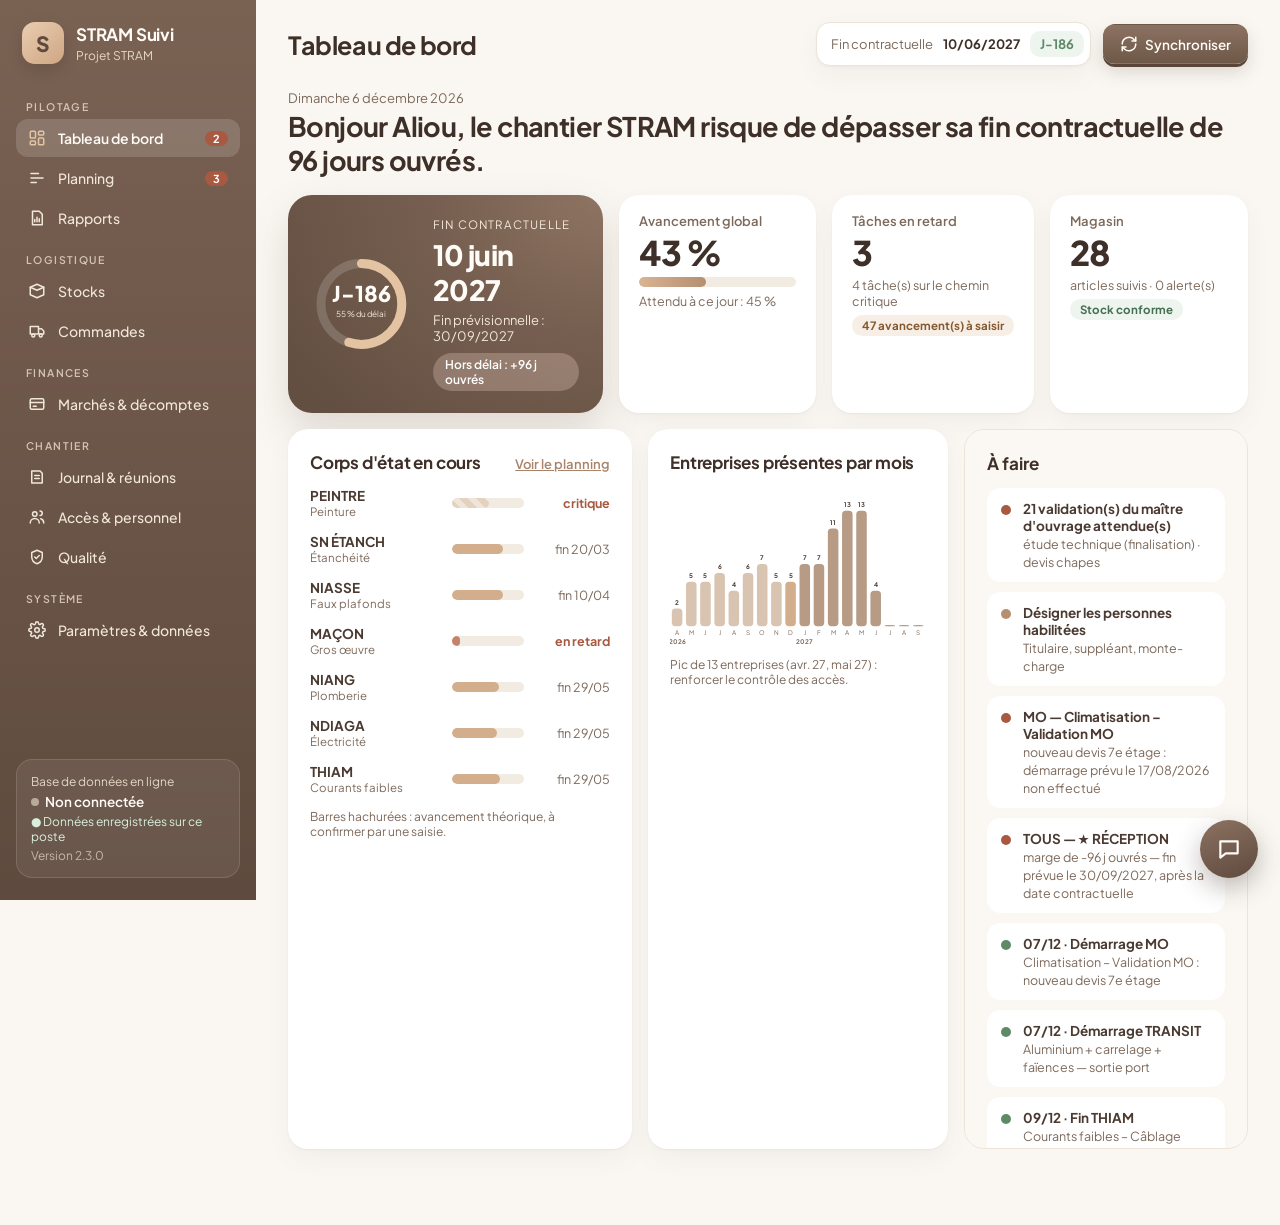
==== stram/index.html @ b6098908 "STRAM Suivi 2.3 — version mobile (dossier stram) Co-Authored-By: Claude Opus 5.5 <noreply@anthropic." ====
<!doctype html>
<html lang="fr">
<head>
<meta charset="utf-8">
<meta name="viewport" content="width=device-width, initial-scale=1, viewport-fit=cover">
<meta name="theme-color" content="#6E5848">
<meta http-equiv="Content-Security-Policy" content="default-src 'self'; script-src 'self'; style-src 'self' 'unsafe-inline'; img-src 'self' data: blob:; connect-src 'self' https://raqlhspskrzveduntove.supabase.co">
<title>STRAM Suivi — Plateforme de suivi du projet</title>
<link rel="manifest" href="manifest.webmanifest">
<link rel="icon" href="icons/icon-192.png">
<link rel="apple-touch-icon" href="icons/icon-192.png">
<link rel="stylesheet" href="css/app.css">
</head>
<body>
<div id="app">
  <aside id="side">
    <div class="brand">
      <div class="logo-mark">S</div>
      <div><b>STRAM Suivi</b><small id="brandSub">Pilotage de chantier</small></div>
    </div>
    <nav id="nav"></nav>
    <div class="side-foot">
      <span>Base de données en ligne</span>
      <b id="lastSync" class="cloud-st off">Non connectée</b>
      <div id="saveState">● Données enregistrées sur ce poste</div>
      <div class="ver">Version <span id="ver">2.3.0</span></div>
    </div>
  </aside>
  <div id="main">
    <header id="top">
      <button class="icon-btn" id="menuBtn" title="Menu">☰</button>
      <div class="crumb"><h1 id="pageTitle">Tableau de bord</h1><span id="pageSub"></span></div>
      <div class="top-right">
        <div class="countdown" id="countdown"></div>
        <button class="btn primary" id="btnSync" title="Synchroniser avec le mobile ou le PC">Synchroniser</button>
      </div>
    </header>
    <section id="view"></section>
  </div>
</div>
<nav id="bottomNav"></nav>
<script src="vendor/xlsx.full.min.js"></script>
<script src="vendor/qrcode.js"></script>
<script src="vendor/jsQR.js"></script>
<script src="js/util.js"></script>
<script src="js/seed.js"></script>
<script src="js/store.js"></script>
<script src="js/nomenclature.js"></script>
<script src="js/planning.js"></script>
<script src="js/import.js"></script>
<script src="js/planning_v5.js"></script>
<script src="js/ui.js"></script>
<script src="js/sync.js"></script>
<script src="js/uix.js"></script>
<script src="js/app.js"></script>
<script src="js/modules/dashboard.js"></script>
<script src="js/modules/planning.js"></script>
<script src="js/modules/stock.js"></script>
<script src="js/modules/commandes.js"></script>
<script src="js/modules/finances.js"></script>
<script src="js/modules/chantier.js"></script>
<script src="js/modules/acces.js"></script>
<script src="js/modules/rapports.js"></script>
<script src="js/modules/qualite.js"></script>
<script src="js/modules/parametres.js"></script>
<script src="js/assistant.js"></script>
<script src="js/auth.js"></script>
<script src="js/boot.js"></script>
</body>
</html>
---- stram/css/app.css ----
/* STRAM Suivi — thème « Latte » : crème, moka clair, caramel poudré */
@font-face{font-family:'Jakarta';src:url('../fonts/jakarta-400.woff2') format('woff2');font-weight:400;font-display:swap}
@font-face{font-family:'Jakarta';src:url('../fonts/jakarta-500.woff2') format('woff2');font-weight:500;font-display:swap}
@font-face{font-family:'Jakarta';src:url('../fonts/jakarta-600.woff2') format('woff2');font-weight:600;font-display:swap}
@font-face{font-family:'Jakarta';src:url('../fonts/jakarta-700.woff2') format('woff2');font-weight:700;font-display:swap}
@font-face{font-family:'Jakarta';src:url('../fonts/jakarta-800.woff2') format('woff2');font-weight:800;font-display:swap}
:root{
  --moka:#6E5848; --moka2:#5E4A3E; --moka3:#7A6253; --caramel:#D3AE8C; --caramel2:#B48F70; --cuivre:#A9846A; --sable:#E3C3A2;
  --bg:#FAF7F2; --card:#fff; --cream:#FBF8F3; --ink:#4A3A31; --ink2:#3E3029; --muted:#7D695B; --muted2:#85705F;
  --line:#EDE3D8; --line2:#E2D6C8; --track:#F2EBE2;
  --green:#5E8A68; --green-bg:#EEF5EF; --red:#A9593F; --red-bg:#F8ECE6; --amber:#9C6B3C; --amber-bg:#F7EEE5; --blue:#5D7290; --blue-bg:#EDF1F6; --violet:#7B6A93; --violet-bg:#F1EEF5;
  --r:20px; --rs:12px; --sh:0 1px 2px rgba(94,74,62,.05),0 10px 24px rgba(94,74,62,.06); --gl:520px;
  font-family:'Jakarta','Plus Jakarta Sans','Segoe UI',system-ui,sans-serif;
}
*{box-sizing:border-box}
html,body{margin:0;height:100%;background:var(--bg);color:var(--ink);font-size:14px;-webkit-font-smoothing:antialiased}
button,input,select,textarea{font:inherit;color:inherit}
a{color:var(--cuivre)}
#app{display:flex;min-height:100vh}
svg.i{width:18px;height:18px;flex:none;stroke:currentColor;fill:none;stroke-width:2;stroke-linecap:round;stroke-linejoin:round}

/* ---------- barre latérale ---------- */
#side{width:256px;flex:none;background:linear-gradient(180deg,var(--moka3) 0%,var(--moka2) 100%);color:#F1E6DA;display:flex;flex-direction:column;position:sticky;top:0;height:100vh;z-index:30;padding:22px 16px}
.brand{display:flex;gap:12px;align-items:center;padding:0 6px 20px}
.logo-mark{width:42px;height:42px;border-radius:13px;background:linear-gradient(140deg,#E9CDB0,#CFA684);color:var(--moka2);font-weight:800;font-size:21px;display:grid;place-items:center;box-shadow:0 6px 16px rgba(0,0,0,.12)}
.brand b{display:block;color:#FFFBF6;font-size:17px;font-weight:700;letter-spacing:-.2px}.brand small{color:#E6D6C6;font-size:12px}
#nav{flex:1;overflow:auto;margin:0 -4px;padding:0 4px}
.ngroup{font-size:10.5px;text-transform:uppercase;letter-spacing:1.4px;color:#E6D6C6;margin:16px 10px 6px;font-weight:600;opacity:.85}
#nav a{display:flex;align-items:center;gap:12px;padding:10px 12px;border-radius:12px;text-decoration:none;color:#F1E6DA;font-weight:500;margin:2px 0;transition:background .15s,color .15s}
#nav a:hover{background:rgba(255,255,255,.08);color:#fff}
#nav a.on{background:rgba(255,255,255,.15);color:#FFFBF6;font-weight:600}
#nav a.on .ni{color:var(--sable)}
.ni{display:flex;align-items:center}
.nbadge{display:none;margin-left:auto;font-style:normal;background:var(--red);color:#fff;font-size:11px;font-weight:700;border-radius:20px;padding:1px 8px;min-width:22px;text-align:center}
.side-foot{margin-top:12px;background:rgba(255,255,255,.07);border:1px solid rgba(255,255,255,.12);border-radius:16px;padding:14px;font-size:12px;color:#E6D6C6;display:flex;flex-direction:column;gap:4px}
.side-foot b{color:#FFFBF6;font-size:13.5px;font-weight:600}
#saveState{color:#D8F0DC}#saveState.saving{color:var(--sable)}.ver{opacity:.75}

/* ---------- en-tête ---------- */
#main{flex:1;min-width:0;display:flex;flex-direction:column}
#top{position:sticky;top:0;z-index:20;display:flex;align-items:center;gap:16px;padding:22px 32px 14px;background:rgba(250,247,242,.9);backdrop-filter:blur(12px)}
.crumb{display:flex;flex-direction:column;gap:2px}.crumb span{color:var(--muted);font-size:13px;order:-1}
#top h1{margin:0;font-size:25px;font-weight:700;color:var(--ink2);letter-spacing:-.4px}
#menuBtn{display:none}
.top-right{margin-left:auto;display:flex;gap:12px;align-items:center}
.countdown{display:flex;gap:10px;align-items:center;background:#fff;border:1px solid var(--line);border-radius:14px;padding:0 6px 0 14px;height:44px;font-size:13px;box-shadow:var(--sh)}
.countdown span{color:var(--muted)}.countdown b{color:var(--ink2);font-weight:700}
.countdown em{white-space:nowrap;font-style:normal;font-weight:700;background:var(--green-bg);color:var(--green);padding:5px 10px;border-radius:10px}
.countdown em.warn{background:var(--amber-bg);color:var(--amber)}.countdown em.neg{background:var(--red-bg);color:var(--red)}
#view{padding:8px 32px 60px;flex:1}

/* ---------- boutons & champs ---------- */
.btn{display:inline-flex;align-items:center;gap:7px;border:1px solid var(--line2);background:#fff;border-radius:12px;padding:0 16px;height:40px;cursor:pointer;font-weight:600;font-size:13.5px;transition:.15s;white-space:nowrap;color:var(--ink)}
.btn:hover{border-color:var(--caramel2);box-shadow:0 4px 12px rgba(94,74,62,.10)}
.btn.primary{background:linear-gradient(180deg,#8C7262,#6E5848);border-color:transparent;color:#FFFBF6;box-shadow:0 3px 0 #5A4639,0 8px 18px rgba(94,74,62,.20)}
.btn.primary:hover{transform:translateY(-1px)}.btn.primary:active{transform:translateY(2px);box-shadow:0 1px 0 #5A4639}
.btn.ghost{background:transparent}.btn.danger{color:var(--red);border-color:#EBCFC4}.btn.danger:not(.ghost){background:var(--red);color:#fff;border-color:var(--red)}
.btn.sm{height:34px;padding:0 12px;font-size:12.5px}.btn.xs{height:28px;padding:0 10px;font-size:11.5px;border-radius:9px}
.btn:disabled{opacity:.5;cursor:not-allowed}
.icon-btn{border:0;background:transparent;cursor:pointer;font-size:16px;padding:6px 9px;border-radius:9px;color:var(--muted)}.icon-btn:hover{background:var(--track);color:var(--ink)}
input,select,textarea{border:1px solid var(--line2);border-radius:12px;padding:0 12px;height:40px;background:#fff;min-width:0;outline:none;transition:.15s;color:var(--ink)}
textarea{padding:10px 12px;height:auto;line-height:1.5}
input[type=checkbox]{height:auto;accent-color:var(--moka)}
input:focus,select:focus,textarea:focus{border-color:var(--caramel2);box-shadow:0 0 0 4px rgba(211,174,140,.25)}
input::placeholder,textarea::placeholder{color:#A8978A}
input[type=search]{min-width:220px}input[type=color]{padding:3px;width:70px}
.chk{display:inline-flex;align-items:center;gap:7px;cursor:pointer;font-size:13px;color:var(--ink)}
.toolbar{display:flex;flex-wrap:wrap;gap:8px;align-items:center;margin:0 0 16px}.toolbar .sep{flex:0 0 6px}
.seg{display:inline-flex;background:var(--track);border-radius:12px;padding:3px;gap:2px}
.seg button{border:0;background:transparent;padding:0 13px;height:34px;border-radius:9px;cursor:pointer;font-weight:600;font-size:12.5px;color:var(--muted)}.seg button.on{background:#fff;color:var(--ink2);box-shadow:0 1px 3px rgba(94,74,62,.15)}
.tabs{display:inline-flex;gap:3px;background:var(--track);border-radius:14px;padding:4px;margin-bottom:18px;overflow-x:auto;max-width:100%}
.tabs button{border:0;background:transparent;padding:0 16px;height:38px;border-radius:11px;font-weight:600;color:var(--muted);cursor:pointer;white-space:nowrap}
.tabs button.on{background:#fff;color:var(--ink2);box-shadow:0 1px 3px rgba(94,74,62,.15)}
.btnrow{display:flex;flex-wrap:wrap;gap:8px}

/* ---------- cartes & indicateurs ---------- */
.card{background:var(--card);border-radius:var(--r);padding:22px;box-shadow:var(--sh);margin-bottom:16px}
.card h3{margin:0 0 14px;font-size:17px;font-weight:700;color:var(--ink2);letter-spacing:-.2px}.card.soft{background:var(--cream);border:1px solid var(--line);box-shadow:none}.card.err{color:var(--red)}
.cols2{display:grid;grid-template-columns:1fr 1fr;gap:16px}.cols2>.card,.cols2>div>.card{margin-bottom:16px}
.kpis{display:grid;grid-template-columns:repeat(auto-fit,minmax(170px,1fr));gap:16px;margin-bottom:18px}
.kpi{background:#fff;border-radius:var(--r);padding:18px 20px;box-shadow:var(--sh);display:flex;flex-direction:column;gap:6px}
.kl{font-size:13px;color:var(--muted);font-weight:600;display:flex;gap:7px;align-items:center}.ki{color:var(--caramel2);display:flex}
.kv{font-size:34px;font-weight:800;color:var(--ink2);line-height:1.05;letter-spacing:-1px}.kv.long{font-size:23px;letter-spacing:-.5px}.ks{font-size:12.5px;color:var(--muted)}
.kpi.good .kl:after,.kpi.bad .kl:after,.kpi.warn .kl:after{content:'';width:8px;height:8px;border-radius:50%;margin-left:auto;background:var(--green)}
.kpi.bad .kl:after{background:var(--red)}.kpi.warn .kl:after{background:var(--caramel2)}
.muted{color:var(--muted)}.small{font-size:12px}.neg{color:var(--red);font-weight:700}.pos{color:var(--green)}.warnc{color:var(--amber);font-weight:700}
.badge{display:inline-block;padding:3px 10px;border-radius:20px;font-size:11.5px;font-weight:650;background:var(--track);color:#6A574A;white-space:nowrap}
.b-green{background:var(--green-bg);color:#456F50}.b-red{background:var(--red-bg);color:#94492F}.b-amber{background:var(--amber-bg);color:#865A30}.b-blue{background:var(--blue-bg);color:#4C6280}
.b-violet{background:var(--violet-bg);color:#66587C}.b-cyan{background:#ECF4F3;color:#4A7470}.b-grey{background:#F1EDE8;color:#76685E}
.dot{display:inline-block;width:10px;height:10px;border-radius:50%;vertical-align:middle}
.pbar{position:relative;height:22px;background:var(--track);border-radius:11px;overflow:hidden;min-width:90px}
.pbar i{position:absolute;inset:0 auto 0 0;background:linear-gradient(90deg,#D9B392,#B48F70);border-radius:11px}
.pbar.ok i{background:linear-gradient(90deg,#A9C9AE,#7BA585)}.pbar.bad i{background:linear-gradient(90deg,#E2B3A2,#C6826A)}.pbar.time i{background:linear-gradient(90deg,#E9CDB0,#CFA684)}
.pbar.plan i{background:linear-gradient(90deg,#CDBBAB,#A98F7C)}.pbar.na i{background:repeating-linear-gradient(45deg,#E8DACB 0 6px,#F2EBE2 6px 12px)}
.pbar span{position:relative;z-index:1;font-size:11.5px;font-weight:700;padding-left:10px;line-height:22px;color:var(--ink2)}
.gauge-row{display:grid;gap:12px}.gauge-row label{font-size:12.5px;color:var(--muted);font-weight:600;display:block;margin-bottom:4px}
.chart{width:100%;height:auto}.chart rect{fill:#D8C4B0}.chart rect.past{fill:#D8C4B0}.chart rect.fut{fill:#B79B85}.chart rect.cur{fill:var(--caramel)}.chart text{font-size:10.5px;fill:var(--muted);text-anchor:middle;font-family:inherit}.chart text.v{font-weight:700;fill:var(--ink)}.chart text.y{font-weight:700}
.chips{display:flex;flex-wrap:wrap;gap:6px;margin-bottom:10px}.chip{background:#fff;border:1px solid var(--line);border-radius:20px;padding:5px 11px;font-size:12px}
.infobar{display:flex;flex-wrap:wrap;gap:6px 14px;align-items:center;font-size:13px;background:#fff;border-radius:16px;padding:12px 16px;margin-bottom:14px;box-shadow:var(--sh)}
.legend{margin-left:auto;display:flex;gap:10px;align-items:center;color:var(--muted);font-size:12px}.legend i{display:inline-block;width:18px;height:8px;border-radius:4px;margin-right:3px;vertical-align:middle}
.lg-bar{background:var(--caramel2)}.lg-plan{background:#E8DFD5}.lg-ref{background:transparent;border:1.5px dashed var(--muted)}.lg-crit{background:transparent;border:2px solid var(--red)}.lg-today{width:2px!important;background:var(--red)}.lg-fin{width:2px!important;background:var(--moka)}
.histo{max-height:320px;overflow:auto;font-size:12.5px}.histo div{padding:7px 0;border-bottom:1px dashed var(--line)}.histo time{color:var(--muted);display:inline-block;width:160px}
.days{display:flex;flex-wrap:wrap;gap:14px}
.steps{padding-left:20px;line-height:1.7}

/* ---------- tableau de bord ---------- */
.hello{display:flex;flex-direction:column;gap:3px;margin:2px 0 18px}.hello span{font-size:13px;color:var(--muted)}
.hello h2{margin:0;font-size:27px;font-weight:700;color:var(--ink2);letter-spacing:-.6px}
.dash-top{display:grid;grid-template-columns:1.45fr 1fr 1fr 1fr;gap:16px;margin-bottom:16px}
.hero{background:radial-gradient(120% 140% at 100% 0%,#8E7462 0%,#765F50 45%,#634F42 100%);border-radius:24px;padding:22px 24px;color:#FFFBF6;display:flex;align-items:center;gap:22px;box-shadow:0 18px 40px rgba(94,74,62,.18);text-decoration:none}
.hero .lbl2{font-size:11.5px;letter-spacing:1.2px;text-transform:uppercase;color:#F3E6D8}
.hero .big{font-size:28px;font-weight:800;letter-spacing:-.6px}.hero .sub{font-size:13px;color:#F3E6D8}
.hero .pill{align-self:flex-start;margin-top:4px;background:rgba(255,255,255,.18);color:#fff;border-radius:20px;padding:4px 12px;font-size:12px;font-weight:600}
.hero .pill.late{background:rgba(255,226,214,.25)}
.dash-main{display:grid;grid-template-columns:1.15fr 1fr .95fr;gap:16px}
.lotrows{display:flex;flex-direction:column;gap:14px}
.lotrow{display:grid;grid-template-columns:130px 1fr 74px;gap:12px;align-items:center;text-decoration:none;color:inherit}
.lotrow b{font-size:13.5px;font-weight:700;display:block}.lotrow small{font-size:11.5px;color:var(--muted);display:block;white-space:nowrap;overflow:hidden;text-overflow:ellipsis}
.lotrow .tr{height:10px;background:var(--track);border-radius:10px;overflow:hidden}.lotrow .tr i{display:block;height:100%;border-radius:10px;background:var(--caramel)}
.lotrow .tr i.crit{background:var(--cuivre)}.lotrow .tr i.late{background:#C6826A}.lotrow .tr i.na{background:repeating-linear-gradient(45deg,#E3D2C0 0 6px,#EFE5DA 6px 12px)}
.lotrow em{font-style:normal;font-size:12.5px;color:var(--muted);text-align:right}.lotrow em.c{color:var(--red);font-weight:700}
.todo{background:var(--cream);border:1px solid var(--line);border-radius:var(--r);padding:22px;display:flex;flex-direction:column;gap:10px;margin-bottom:16px}
.todo h3{margin:0 0 4px;font-size:17px;color:var(--ink2)}
.tdi{display:flex;gap:12px;align-items:flex-start;background:#fff;border-radius:14px;padding:12px 14px;text-decoration:none;color:inherit;transition:.15s}
.tdi:hover{box-shadow:0 4px 14px rgba(94,74,62,.10)}
.tdi i{width:10px;height:10px;border-radius:50%;margin-top:5px;flex:none;background:var(--caramel2)}.tdi.n3 i{background:var(--red)}.tdi.n1 i{background:var(--blue)}.tdi.ev i{background:var(--green)}
.tdi b{display:block;font-size:13.5px;font-weight:650}.tdi small{font-size:12.5px;color:var(--muted)}
.todo .btn{margin-top:auto;height:46px;justify-content:center;border:1.5px solid var(--cuivre);color:#7D5E49;background:transparent;border-radius:14px;font-weight:700}

/* ---------- tableaux ---------- */
.tbl-wrap{overflow:auto;background:#fff;border-radius:var(--r);box-shadow:var(--sh)}
.tbl{width:100%;border-collapse:separate;border-spacing:0;font-size:13.5px}
.tbl th{position:sticky;top:0;background:var(--cream);color:var(--muted);font-weight:650;font-size:12px;text-align:left;padding:12px 14px;border-bottom:1px solid var(--line);white-space:nowrap;z-index:1}
.tbl th.sortable{cursor:pointer}.tbl th.sortable:hover{color:var(--ink2)}.tbl th.asc:after{content:' ▲';font-size:9px}.tbl th.desc:after{content:' ▼';font-size:9px}
.tbl td{padding:11px 14px;border-bottom:1px solid #F4EEE7;vertical-align:middle}
.tbl td:first-child{white-space:nowrap}
.tbl tr.click{cursor:pointer}.tbl tbody tr:hover td{background:#FDFBF8}
.tbl .r{text-align:right;font-variant-numeric:tabular-nums}.tbl td.empty{text-align:center;color:var(--muted);padding:34px}
.tbl tfoot td{font-weight:700;background:var(--cream);border-top:1px solid var(--line)}
.tbl tr.row-late td{background:#FCF4F0}.tbl tr.row-warn td{background:#FCF8F2}
.tbl.mini{box-shadow:none;border:1px solid var(--line);border-radius:12px;margin:6px 0;overflow:hidden}.tbl.mini td,.tbl.mini th{padding:7px 9px}.tbl.mini input,.tbl.mini select{width:100%;height:36px;padding:0 9px}
.nowrap{white-space:nowrap}

/* ---------- formulaires ---------- */
.grid-form{display:grid;grid-template-columns:1fr 1fr;gap:14px 18px}
.field{display:flex;flex-direction:column;gap:6px}.field.full,.grid-form .full{grid-column:1/-1}
.field label,.lbl{font-size:12.5px;font-weight:650;color:#6A574A;display:block}.field small,.preds small{color:var(--muted);font-size:12px}
.field.err input,.field.err select,.field.err textarea{border-color:var(--red);background:#FFF9F6}.req{color:var(--red)}
.fsection{font-weight:700;color:var(--ink2);border-bottom:1px solid var(--line);padding-bottom:5px;margin-top:6px}
.preds{display:flex;flex-direction:column;gap:8px;margin-top:6px}.pred-row{display:grid;grid-template-columns:1fr 150px 84px 36px;gap:8px}
.calc{display:grid;grid-template-columns:repeat(3,1fr);gap:10px;background:var(--cream);border:1px solid var(--line);border-radius:14px;padding:14px;font-size:12.5px}.calc span{display:flex;flex-direction:column;color:var(--muted)}.calc b{color:var(--ink2);font-size:14.5px}.calc b.big{font-size:18px;color:var(--green)}

/* ---------- fenêtres ---------- */
.overlay{position:fixed;inset:0;background:rgba(62,48,41,.38);backdrop-filter:blur(4px);z-index:100;display:flex;align-items:flex-start;justify-content:center;padding:5vh 16px;overflow:auto;animation:fade .15s}
.modal{background:#fff;border-radius:22px;width:min(580px,100%);box-shadow:0 30px 80px rgba(62,48,41,.28);animation:pop .18s}
.modal.wide{width:min(920px,100%)}
.modal header{display:flex;align-items:center;justify-content:space-between;padding:18px 22px;border-bottom:1px solid var(--line)}.modal h3{margin:0;color:var(--ink2);font-size:18px;font-weight:700}
.mbody{padding:20px 22px;max-height:72vh;overflow:auto}.modal footer{display:flex;gap:8px;justify-content:flex-end;padding:14px 22px;border-top:1px solid var(--line);background:var(--cream);border-radius:0 0 22px 22px}
@keyframes fade{from{opacity:0}}@keyframes pop{from{transform:translateY(10px) scale(.98);opacity:0}}
#toasts{position:fixed;right:22px;bottom:22px;z-index:200;display:flex;flex-direction:column;gap:8px}
.toast{background:var(--moka);color:#FFFBF6;padding:12px 18px;border-radius:14px;box-shadow:0 12px 30px rgba(62,48,41,.25);font-size:13px;max-width:400px;transition:.4s}
.toast.err{background:var(--red)}.toast.warn{background:var(--amber)}.toast.out{opacity:0;transform:translateX(20px)}

/* ---------- Gantt ---------- */
.gantt{position:relative;overflow:auto;background:#fff;border-radius:var(--r);box-shadow:var(--sh);max-height:calc(100vh - 260px)}
.g-head{display:flex;width:max-content;min-width:100%;position:sticky;top:0;z-index:5;background:var(--cream);border-bottom:1px solid var(--line)}
.g-head .g-left{font-weight:650;color:var(--muted);font-size:11.5px;background:var(--cream)}
.g-left{position:sticky;left:0;z-index:3;flex:none;width:var(--gl);display:grid;grid-template-columns:1fr 46px 50px 80px 54px 46px;gap:4px;align-items:center;padding:0 12px;background:#fff;border-right:1px solid var(--line);font-size:12.5px}
.g-months{display:flex;flex:none}.gm{flex:none;border-left:1px solid var(--line);font-size:11.5px;font-weight:650;color:var(--muted);padding:11px 6px;white-space:nowrap;overflow:hidden}
.g-row{display:flex;width:max-content;min-width:100%;border-bottom:1px solid #F6F1EB;cursor:pointer;min-height:38px}.g-row:hover .g-left,.g-row:hover .g-track{background:#FDFBF8}
.g-row .g-left{min-height:38px}
.gl-name{white-space:nowrap;overflow:hidden;text-overflow:ellipsis}.gl-name i{display:inline-block;width:8px;height:8px;border-radius:3px;margin-right:7px}.gl-name small{color:var(--muted)}
.g-row.late .gl-name b{color:var(--red)}
.avq{width:50px;height:28px;padding:0 6px;font-size:12px;text-align:right;border-radius:8px}
.g-track{position:relative;flex:none;background:#fff}
.gb,.gb-plan,.gb-ref{position:absolute;top:10px;height:18px;border-radius:9px}
.gb{background:color-mix(in srgb,var(--c) 45%,white);overflow:hidden}
.gb i{position:absolute;inset:0 auto 0 0;background:var(--c);border-radius:9px}
.g-row.crit .gb{box-shadow:0 0 0 2px #fff,0 0 0 3.5px #C6826A}
.gb-plan{background:#EFE8E0;top:14px;height:10px}.gb-ref{top:31px;height:3px;border:0;background:repeating-linear-gradient(90deg,var(--muted) 0 4px,transparent 4px 7px)}
.g-today,.g-fin{position:absolute;top:0;bottom:0;width:2px;z-index:2;pointer-events:none}.g-today{background:#C6826A}.g-fin{background:var(--moka)}
.g-body{position:relative}

/* ---------- liste des tâches (mobile) ---------- */
.tlist{display:flex;flex-direction:column;gap:10px}
.titem{background:#fff;border-radius:16px;padding:12px 14px;box-shadow:var(--sh);display:grid;grid-template-columns:1fr auto;gap:6px 10px;align-items:center;border-left:5px solid var(--c)}
.titem.late{border-left-color:#C6826A}.titem b{font-size:13.5px}.titem small{color:var(--muted);font-size:12px}
.titem .pbar{grid-column:1/-1}.titem input{width:66px;text-align:right}

/* ---------- navigation mobile ---------- */
#bottomNav{display:none}
@media (max-width:1180px){.dash-top{grid-template-columns:1fr 1fr}.dash-top .hero{grid-column:1/-1}.dash-main{grid-template-columns:1fr 1fr}.dash-main>:last-child{grid-column:1/-1}}
@media (max-width:1100px){.cols2{grid-template-columns:1fr}:root{--gl:420px}.g-left{grid-template-columns:1fr 40px 46px 76px 52px 0}}
@media (max-width:820px){
  :root{--gl:200px}
  #side{position:fixed;left:0;top:0;bottom:0;transform:translateX(-105%);transition:.25s}
  body.side-open #side{transform:none;box-shadow:10px 0 40px rgba(0,0,0,.25)}
  #menuBtn{display:inline-block}
  #top{padding:12px 14px}#top h1{font-size:19px}.crumb span{display:none}.countdown span{display:none}.countdown{height:40px;padding:0 5px 0 10px}#btnSync{display:none}
  #view{padding:6px 12px 96px}
  .hello h2{font-size:21px}
  .dash-top,.dash-main{grid-template-columns:1fr}.dash-top .kpi{padding:14px 16px}
  .dash-top{grid-template-columns:1fr 1fr}.hero{flex-direction:row;padding:18px}.hero svg{width:104px;height:104px}.hero .big{font-size:22px}
  .lotrow{grid-template-columns:96px 1fr 60px}
  .g-left{grid-template-columns:1fr 50px}.g-left>span:nth-child(2),.g-left>span:nth-child(3),.g-left>span:nth-child(4),.g-left>span:nth-child(6){display:none}
  .grid-form{grid-template-columns:1fr}.calc{grid-template-columns:1fr 1fr}
  .kpis{grid-template-columns:1fr 1fr;gap:10px}.kv{font-size:26px}
  .legend{display:none}input[type=search]{min-width:0;flex:1}
  #bottomNav{display:flex;position:fixed;bottom:0;left:0;right:0;z-index:40;background:rgba(255,255,255,.96);backdrop-filter:blur(10px);border-top:1px solid var(--line);padding:7px 4px calc(7px + env(safe-area-inset-bottom))}
  #bottomNav a{flex:1;display:flex;flex-direction:column;align-items:center;gap:3px;text-decoration:none;font-size:10.5px;color:var(--muted);font-weight:600}
  #bottomNav a.on{color:var(--moka)}#bottomNav a.on svg{stroke:var(--caramel2)}
  .modal{border-radius:18px}.overlay{padding:2vh 8px}.mbody{max-height:76vh}
  .pred-row{grid-template-columns:1fr 1fr}
}
@media print{#side,#top,#bottomNav,.toolbar,.tabs{display:none!important}#view{padding:0}.card,.tbl-wrap{box-shadow:none}}

/* ---------- v2 : photos, signature, point hebdo, assistant, connexion ---------- */
.gallery{display:flex;flex-wrap:wrap;gap:8px}
.gallery .ph{width:84px;height:84px;border-radius:12px;overflow:hidden;border:1px solid var(--line);padding:0;background:var(--cream);cursor:pointer;display:flex;flex-direction:column;align-items:center;justify-content:center;gap:2px;color:var(--muted);font-size:11px}
.gallery .ph img{width:100%;height:100%;object-fit:cover}.gallery .ph.add{border-style:dashed}
.sigpad{display:flex;flex-direction:column;gap:6px;align-items:flex-start}.sigpad canvas{width:100%;max-width:520px;height:150px;border:1.5px dashed var(--line2);border-radius:12px;background:#fff;touch-action:none}
.phase-h{display:flex;width:max-content;min-width:100%;background:var(--cream);border-bottom:1px solid var(--line);cursor:pointer}
.phase-h .g-left{background:var(--cream);font-weight:700;color:var(--ink2);font-size:12.5px;display:flex;gap:8px}
.phase-h .g-track{background:var(--cream)}
.tbadge{display:inline-block;font-size:10px;font-weight:700;border-radius:6px;padding:1px 6px;margin-right:6px;vertical-align:1px}
.tb-mo{background:var(--violet-bg);color:#66587C}.tb-ap{background:var(--blue-bg);color:#4C6280}.tb-j{background:var(--amber-bg);color:#865A30}
.gb.mo{background:repeating-linear-gradient(45deg,#E6E0EE 0 5px,#F3F0F7 5px 10px)}.gb.ap{background:repeating-linear-gradient(45deg,#E1E8F1 0 5px,#F1F4F8 5px 10px)}.gb.jal{width:14px!important;border-radius:3px;transform:rotate(45deg);background:var(--moka)}
.ph-list{display:flex;flex-direction:column;gap:10px}
.pw{background:#fff;border-radius:18px;box-shadow:var(--sh);padding:14px 16px;display:grid;grid-template-columns:1fr auto;gap:8px 14px;align-items:center}
.pw.chg{box-shadow:0 0 0 2px var(--caramel),var(--sh)}
.pw .meta{font-size:12px;color:var(--muted)}.pw b{font-size:14px}
.quick{display:flex;gap:4px;flex-wrap:wrap}.quick button{border:1px solid var(--line2);background:#fff;border-radius:10px;height:36px;min-width:46px;padding:0 8px;font-weight:700;font-size:12.5px;cursor:pointer;color:var(--ink)}
.quick button.on{background:var(--moka);color:#fff;border-color:var(--moka)}
.pw .full{grid-column:1/-1}.pw textarea{width:100%;min-height:40px}
.scurve{width:100%;height:auto}.scurve .prev{fill:none;stroke:#B79B85;stroke-width:2.5;stroke-dasharray:6 4}.scurve .reel{fill:none;stroke:var(--moka);stroke-width:3}.scurve .area{fill:rgba(211,174,140,.18)}
.scurve text{font-size:11px;fill:var(--muted);font-family:inherit}.scurve .grid{stroke:#F0E8DF}.scurve .today{stroke:#C6826A;stroke-width:1.5}
#asstBtn{position:fixed;right:22px;bottom:22px;z-index:60;width:58px;height:58px;border-radius:50%;border:0;background:linear-gradient(160deg,#8C7262,#5E4A3E);color:#FFFBF6;box-shadow:0 10px 26px rgba(62,48,41,.32);cursor:pointer;display:grid;place-items:center}
#asstBtn svg{width:26px;height:26px}
#asst{position:fixed;right:22px;bottom:92px;z-index:61;width:min(400px,calc(100vw - 24px));height:min(560px,calc(100vh - 130px));background:#fff;border-radius:22px;box-shadow:0 24px 60px rgba(62,48,41,.3);display:none;flex-direction:column;overflow:hidden}
#asst.open{display:flex}#asst header{background:linear-gradient(160deg,#8C7262,#6E5848);color:#FFFBF6;padding:14px 18px;display:flex;align-items:center;gap:10px}#asst header b{font-size:15px}#asst header small{opacity:.85;font-size:11.5px;display:block}
#asst .msgs{flex:1;overflow:auto;padding:14px;display:flex;flex-direction:column;gap:10px;background:var(--bg)}
.msg{max-width:88%;padding:10px 13px;border-radius:16px;font-size:13px;line-height:1.5;white-space:pre-wrap}.msg.me{align-self:flex-end;background:var(--moka);color:#fff;border-bottom-right-radius:4px}.msg.bot{align-self:flex-start;background:#fff;box-shadow:var(--sh);border-bottom-left-radius:4px}
.msg.bot a{font-weight:700}
#asst .sugg{display:flex;gap:6px;flex-wrap:wrap;padding:8px 12px 0;background:var(--bg)}#asst .sugg button{border:1px solid var(--line2);background:#fff;border-radius:16px;padding:5px 10px;font-size:11.5px;cursor:pointer}
#asst form{display:flex;gap:8px;padding:10px 12px;border-top:1px solid var(--line);background:#fff}#asst form input{flex:1}
.login{position:fixed;inset:0;z-index:300;background:radial-gradient(120% 100% at 80% 0%,#8E7462,#5E4A3E);display:flex;align-items:center;justify-content:center;padding:20px}
.login .box{background:#fff;border-radius:26px;padding:30px;width:min(420px,100%);box-shadow:0 30px 80px rgba(0,0,0,.25);display:flex;flex-direction:column;gap:14px}
.login h2{margin:0;color:var(--ink2)}.login .users{display:flex;flex-direction:column;gap:6px;max-height:260px;overflow:auto}
.login .users button{display:flex;gap:10px;align-items:center;border:1px solid var(--line);background:#fff;border-radius:14px;padding:10px 12px;cursor:pointer;text-align:left}.login .users button.on{border-color:var(--moka);box-shadow:0 0 0 2px rgba(110,88,72,.2)}
.login .users i{width:34px;height:34px;border-radius:50%;background:var(--sable);display:grid;place-items:center;font-style:normal;font-weight:800;color:var(--moka2)}
.userchip{display:flex;align-items:center;gap:8px;background:#fff;border:1px solid var(--line);border-radius:14px;height:44px;padding:0 12px;font-size:13px;font-weight:600;cursor:pointer;color:var(--ink)}
.banner{background:var(--amber-bg);border:1px solid #EBD6BF;border-radius:16px;padding:14px 16px;display:flex;gap:12px;align-items:center;margin-bottom:14px;flex-wrap:wrap}
.qrgrid{display:grid;grid-template-columns:repeat(auto-fill,minmax(150px,1fr));gap:10px}
@media (max-width:820px){#asstBtn{bottom:84px;right:14px}#asst{bottom:150px;right:12px}.pw{grid-template-columns:1fr}.userchip span{display:none}}

/* v2.1 — base de données en ligne */
.cloud-st{display:inline-flex;align-items:center;gap:6px}
.cloud-st::before{content:'';width:8px;height:8px;border-radius:50%;background:#B9A99B;flex:none}
.cloud-st.ok::before{background:#5E9B6A}
.cloud-st.cours::before{background:var(--caramel);animation:cpulse 1s infinite}
.cloud-st.hors::before{background:#D29B3C}
.cloud-st.err::before{background:#C0584A}
@keyframes cpulse{50%{opacity:.3}}
#btnSync.cloud-on{position:relative}
#btnSync.cloud-on::after{content:'';position:absolute;top:5px;right:5px;width:8px;height:8px;border-radius:50%;border:1.5px solid #fff;background:#5E9B6A}
#btnSync[data-st=cours]::after{background:var(--caramel);animation:cpulse 1s infinite}
#btnSync[data-st=hors]::after{background:#D29B3C}
#btnSync[data-st=err]::after{background:#C0584A}
.cloud-card .big{font-size:15px;font-weight:700}
.cloud-qr{display:flex;gap:18px;align-items:center;flex-wrap:wrap;margin-top:12px;padding:14px;border-radius:14px;background:var(--bg)}
.cloud-qr svg{width:170px;height:170px;background:#fff;border-radius:10px;padding:6px}
.cloud-qr code{font-size:14px;font-weight:700;letter-spacing:.5px}
@media (min-width:1000px){.todo{max-height:720px;overflow:auto}}

/* v2.2 — bons simplifiés */
.bonf input.ro{background:var(--bg);font-weight:700;color:var(--ink);letter-spacing:.3px}
.bonf .bonl input{width:100%;box-sizing:border-box}
.bonf .bonl td{vertical-align:middle}
.bonf details summary{cursor:pointer;font-weight:600;color:var(--moka);padding:6px 0}
.bonf .neg{color:#A9472F;font-weight:600}
@media (max-width:640px){
  .bonf .bonl thead{display:none}
  .bonf .bonl tbody tr{display:grid;grid-template-columns:1fr 96px 44px;gap:6px 8px;padding:10px 8px;border-bottom:1px solid var(--line)}
  .bonf .bonl tbody td{padding:0;border:0}
  .bonf .bonl tbody td:first-child{grid-row:1;grid-column:1}
  .bonf .bonl tbody td:nth-child(3){grid-row:1;grid-column:2}
  .bonf .bonl tbody td:last-child{grid-row:1;grid-column:3}
  .bonf .bonl tbody td:nth-child(2){grid-column:1 / -1;grid-row:2;font-size:13px}
  .bonf .bonl tbody td:nth-child(4):not(:last-child){grid-row:3;grid-column:1}
  .bonf .bonl tbody td:nth-child(5):not(:last-child){grid-row:3;grid-column:2 / 4;align-self:center}
  .bonf .bonl tbody td:nth-child(n+3) input{width:100%!important}
  .bonf .bonl tfoot td{padding:8px}
}
.kp2{display:grid;grid-template-columns:repeat(4,1fr);gap:10px;margin-top:10px}
.kp2 div{border:1px solid var(--line);border-radius:12px;padding:10px 12px;display:flex;flex-direction:column;gap:2px}
.kp2 span{font-size:12px;color:var(--muted)}.kp2 b{font-size:16px}
@media (max-width:640px){.kp2{grid-template-columns:1fr 1fr}}
input.ro{background:var(--bg)}
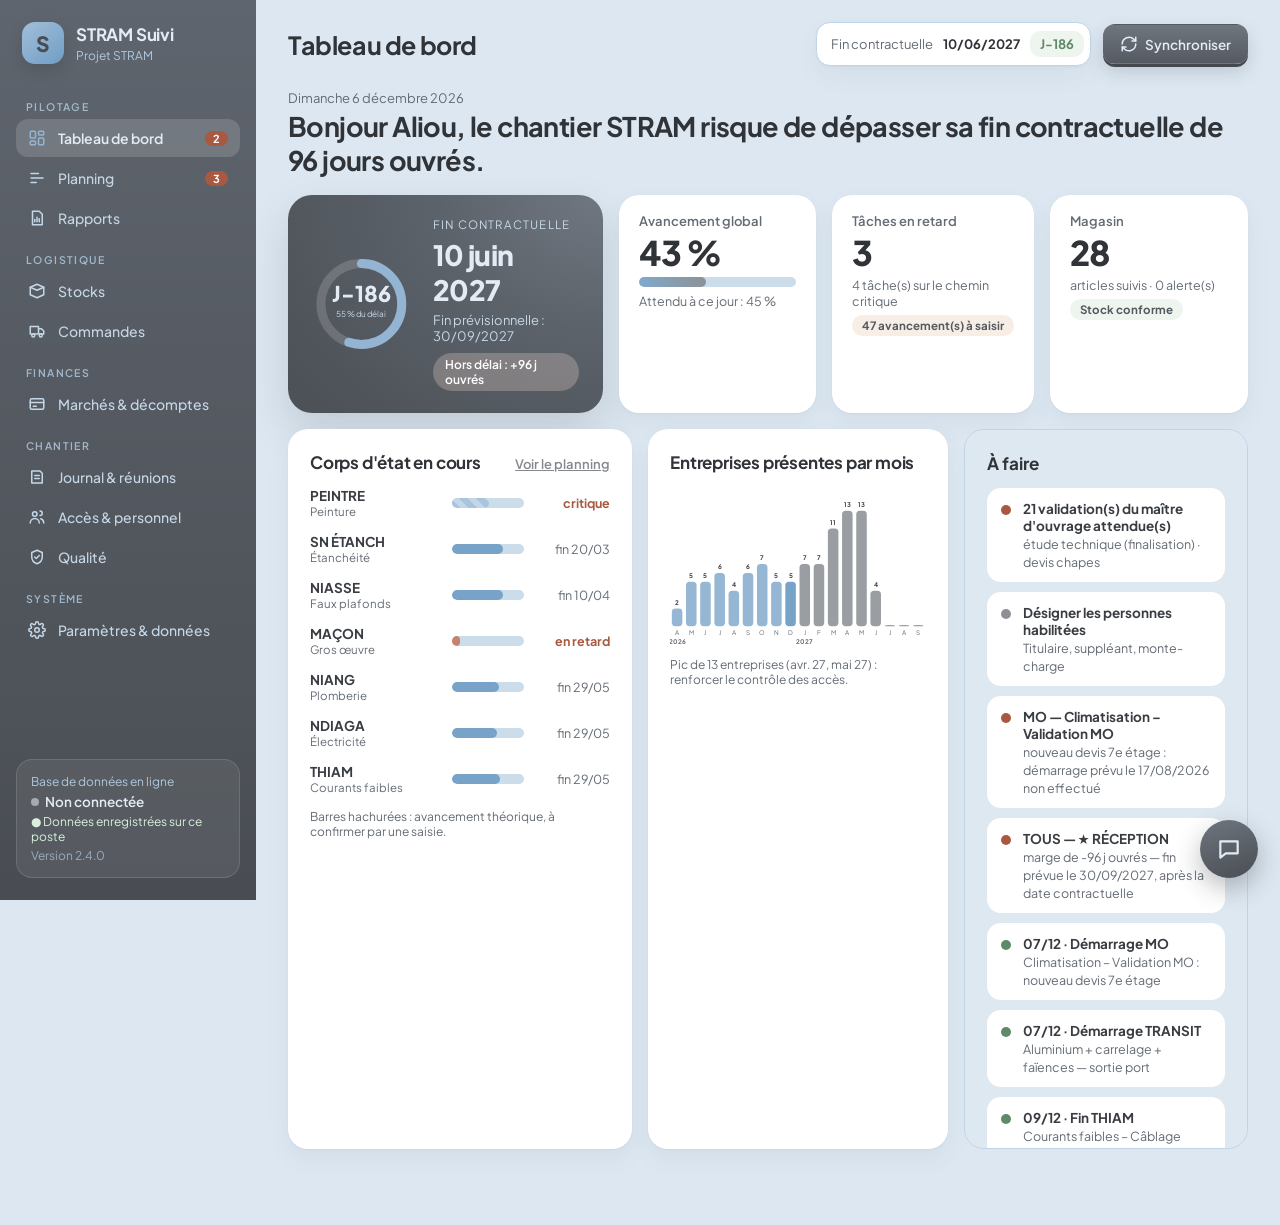
==== commit 66b9eb69: "STRAM Suivi 2.4 — thème gris perle et bleu acier (mobile et Android) Co-Authored-By: Claude Opus 5.5" ====
--- a/stram/index.html
+++ b/stram/index.html
@@ -3,7 +3,7 @@
 <head>
 <meta charset="utf-8">
 <meta name="viewport" content="width=device-width, initial-scale=1, viewport-fit=cover">
-<meta name="theme-color" content="#6E5848">
+<meta name="theme-color" content="#555A61">
 <meta http-equiv="Content-Security-Policy" content="default-src 'self'; script-src 'self'; style-src 'self' 'unsafe-inline'; img-src 'self' data: blob:; connect-src 'self' https://raqlhspskrzveduntove.supabase.co">
 <title>STRAM Suivi — Plateforme de suivi du projet</title>
 <link rel="manifest" href="manifest.webmanifest">
@@ -23,7 +23,7 @@
       <span>Base de données en ligne</span>
       <b id="lastSync" class="cloud-st off">Non connectée</b>
       <div id="saveState">● Données enregistrées sur ce poste</div>
-      <div class="ver">Version <span id="ver">2.3.0</span></div>
+      <div class="ver">Version <span id="ver">2.4.0</span></div>
     </div>
   </aside>
   <div id="main">
--- a/stram/css/app.css
+++ b/stram/css/app.css
@@ -1,15 +1,15 @@
-/* STRAM Suivi — thème « Latte » : crème, moka clair, caramel poudré */
+/* STRAM Suivi — thème « Gris perle et bleu acier » (variables historiques --moka, --caramel conservées) */
 @font-face{font-family:'Jakarta';src:url('../fonts/jakarta-400.woff2') format('woff2');font-weight:400;font-display:swap}
 @font-face{font-family:'Jakarta';src:url('../fonts/jakarta-500.woff2') format('woff2');font-weight:500;font-display:swap}
 @font-face{font-family:'Jakarta';src:url('../fonts/jakarta-600.woff2') format('woff2');font-weight:600;font-display:swap}
 @font-face{font-family:'Jakarta';src:url('../fonts/jakarta-700.woff2') format('woff2');font-weight:700;font-display:swap}
 @font-face{font-family:'Jakarta';src:url('../fonts/jakarta-800.woff2') format('woff2');font-weight:800;font-display:swap}
 :root{
-  --moka:#6E5848; --moka2:#5E4A3E; --moka3:#7A6253; --caramel:#D3AE8C; --caramel2:#B48F70; --cuivre:#A9846A; --sable:#E3C3A2;
-  --bg:#FAF7F2; --card:#fff; --cream:#FBF8F3; --ink:#4A3A31; --ink2:#3E3029; --muted:#7D695B; --muted2:#85705F;
-  --line:#EDE3D8; --line2:#E2D6C8; --track:#F2EBE2;
+  --moka:#555A61; --moka2:#494D53; --moka3:#5F656E; --caramel:#78A3C8; --caramel2:#8D9197; --cuivre:#85898E; --sable:#93B5D3;
+  --bg:#DCE7F1; --card:#fff; --cream:#DEE8F1; --ink:#393D42; --ink2:#303337; --muted:#646B74; --muted2:#6A717A;
+  --line:#C1D4E6; --line2:#D3D5D7; --track:#CBDCEA;
   --green:#5E8A68; --green-bg:#EEF5EF; --red:#A9593F; --red-bg:#F8ECE6; --amber:#9C6B3C; --amber-bg:#F7EEE5; --blue:#5D7290; --blue-bg:#EDF1F6; --violet:#7B6A93; --violet-bg:#F1EEF5;
-  --r:20px; --rs:12px; --sh:0 1px 2px rgba(94,74,62,.05),0 10px 24px rgba(94,74,62,.06); --gl:520px;
+  --r:20px; --rs:12px; --sh:0 1px 2px rgba(73,77,83,.05),0 10px 24px rgba(73,77,83,.06); --gl:520px;
   font-family:'Jakarta','Plus Jakarta Sans','Segoe UI',system-ui,sans-serif;
 }
 *{box-sizing:border-box}
@@ -20,25 +20,25 @@
 svg.i{width:18px;height:18px;flex:none;stroke:currentColor;fill:none;stroke-width:2;stroke-linecap:round;stroke-linejoin:round}
 
 /* ---------- barre latérale ---------- */
-#side{width:256px;flex:none;background:linear-gradient(180deg,var(--moka3) 0%,var(--moka2) 100%);color:#F1E6DA;display:flex;flex-direction:column;position:sticky;top:0;height:100vh;z-index:30;padding:22px 16px}
+#side{width:256px;flex:none;background:linear-gradient(180deg,var(--moka3) 0%,var(--moka2) 100%);color:#C5D7E7;display:flex;flex-direction:column;position:sticky;top:0;height:100vh;z-index:30;padding:22px 16px}
 .brand{display:flex;gap:12px;align-items:center;padding:0 6px 20px}
-.logo-mark{width:42px;height:42px;border-radius:13px;background:linear-gradient(140deg,#E9CDB0,#CFA684);color:var(--moka2);font-weight:800;font-size:21px;display:grid;place-items:center;box-shadow:0 6px 16px rgba(0,0,0,.12)}
-.brand b{display:block;color:#FFFBF6;font-size:17px;font-weight:700;letter-spacing:-.2px}.brand small{color:#E6D6C6;font-size:12px}
+.logo-mark{width:42px;height:42px;border-radius:13px;background:linear-gradient(140deg,#A2BFD9,#709DC5);color:var(--moka2);font-weight:800;font-size:21px;display:grid;place-items:center;box-shadow:0 6px 16px rgba(0,0,0,.12)}
+.brand b{display:block;color:#E3ECF4;font-size:17px;font-weight:700;letter-spacing:-.2px}.brand small{color:#AFC8DE;font-size:12px}
 #nav{flex:1;overflow:auto;margin:0 -4px;padding:0 4px}
-.ngroup{font-size:10.5px;text-transform:uppercase;letter-spacing:1.4px;color:#E6D6C6;margin:16px 10px 6px;font-weight:600;opacity:.85}
-#nav a{display:flex;align-items:center;gap:12px;padding:10px 12px;border-radius:12px;text-decoration:none;color:#F1E6DA;font-weight:500;margin:2px 0;transition:background .15s,color .15s}
+.ngroup{font-size:10.5px;text-transform:uppercase;letter-spacing:1.4px;color:#AFC8DE;margin:16px 10px 6px;font-weight:600;opacity:.85}
+#nav a{display:flex;align-items:center;gap:12px;padding:10px 12px;border-radius:12px;text-decoration:none;color:#C5D7E7;font-weight:500;margin:2px 0;transition:background .15s,color .15s}
 #nav a:hover{background:rgba(255,255,255,.08);color:#fff}
-#nav a.on{background:rgba(255,255,255,.15);color:#FFFBF6;font-weight:600}
+#nav a.on{background:rgba(255,255,255,.15);color:#E3ECF4;font-weight:600}
 #nav a.on .ni{color:var(--sable)}
 .ni{display:flex;align-items:center}
 .nbadge{display:none;margin-left:auto;font-style:normal;background:var(--red);color:#fff;font-size:11px;font-weight:700;border-radius:20px;padding:1px 8px;min-width:22px;text-align:center}
-.side-foot{margin-top:12px;background:rgba(255,255,255,.07);border:1px solid rgba(255,255,255,.12);border-radius:16px;padding:14px;font-size:12px;color:#E6D6C6;display:flex;flex-direction:column;gap:4px}
-.side-foot b{color:#FFFBF6;font-size:13.5px;font-weight:600}
+.side-foot{margin-top:12px;background:rgba(255,255,255,.07);border:1px solid rgba(255,255,255,.12);border-radius:16px;padding:14px;font-size:12px;color:#AFC8DE;display:flex;flex-direction:column;gap:4px}
+.side-foot b{color:#E3ECF4;font-size:13.5px;font-weight:600}
 #saveState{color:#D8F0DC}#saveState.saving{color:var(--sable)}.ver{opacity:.75}
 
 /* ---------- en-tête ---------- */
 #main{flex:1;min-width:0;display:flex;flex-direction:column}
-#top{position:sticky;top:0;z-index:20;display:flex;align-items:center;gap:16px;padding:22px 32px 14px;background:rgba(250,247,242,.9);backdrop-filter:blur(12px)}
+#top{position:sticky;top:0;z-index:20;display:flex;align-items:center;gap:16px;padding:22px 32px 14px;background:rgba(220,231,241,.9);backdrop-filter:blur(12px)}
 .crumb{display:flex;flex-direction:column;gap:2px}.crumb span{color:var(--muted);font-size:13px;order:-1}
 #top h1{margin:0;font-size:25px;font-weight:700;color:var(--ink2);letter-spacing:-.4px}
 #menuBtn{display:none}
@@ -51,26 +51,26 @@
 
 /* ---------- boutons & champs ---------- */
 .btn{display:inline-flex;align-items:center;gap:7px;border:1px solid var(--line2);background:#fff;border-radius:12px;padding:0 16px;height:40px;cursor:pointer;font-weight:600;font-size:13.5px;transition:.15s;white-space:nowrap;color:var(--ink)}
-.btn:hover{border-color:var(--caramel2);box-shadow:0 4px 12px rgba(94,74,62,.10)}
-.btn.primary{background:linear-gradient(180deg,#8C7262,#6E5848);border-color:transparent;color:#FFFBF6;box-shadow:0 3px 0 #5A4639,0 8px 18px rgba(94,74,62,.20)}
-.btn.primary:hover{transform:translateY(-1px)}.btn.primary:active{transform:translateY(2px);box-shadow:0 1px 0 #5A4639}
-.btn.ghost{background:transparent}.btn.danger{color:var(--red);border-color:#EBCFC4}.btn.danger:not(.ghost){background:var(--red);color:#fff;border-color:var(--red)}
+.btn:hover{border-color:var(--caramel2);box-shadow:0 4px 12px rgba(73,77,83,.10)}
+.btn.primary{background:linear-gradient(180deg,#6F767F,#555A61);border-color:transparent;color:#E3ECF4;box-shadow:0 3px 0 #44494F,0 8px 18px rgba(73,77,83,.20)}
+.btn.primary:hover{transform:translateY(-1px)}.btn.primary:active{transform:translateY(2px);box-shadow:0 1px 0 #44494F}
+.btn.ghost{background:transparent}.btn.danger{color:var(--red);border-color:#B1CADF}.btn.danger:not(.ghost){background:var(--red);color:#fff;border-color:var(--red)}
 .btn.sm{height:34px;padding:0 12px;font-size:12.5px}.btn.xs{height:28px;padding:0 10px;font-size:11.5px;border-radius:9px}
 .btn:disabled{opacity:.5;cursor:not-allowed}
 .icon-btn{border:0;background:transparent;cursor:pointer;font-size:16px;padding:6px 9px;border-radius:9px;color:var(--muted)}.icon-btn:hover{background:var(--track);color:var(--ink)}
 input,select,textarea{border:1px solid var(--line2);border-radius:12px;padding:0 12px;height:40px;background:#fff;min-width:0;outline:none;transition:.15s;color:var(--ink)}
 textarea{padding:10px 12px;height:auto;line-height:1.5}
 input[type=checkbox]{height:auto;accent-color:var(--moka)}
-input:focus,select:focus,textarea:focus{border-color:var(--caramel2);box-shadow:0 0 0 4px rgba(211,174,140,.25)}
-input::placeholder,textarea::placeholder{color:#A8978A}
+input:focus,select:focus,textarea:focus{border-color:var(--caramel2);box-shadow:0 0 0 4px rgba(120,163,200,.25)}
+input::placeholder,textarea::placeholder{color:#95989D}
 input[type=search]{min-width:220px}input[type=color]{padding:3px;width:70px}
 .chk{display:inline-flex;align-items:center;gap:7px;cursor:pointer;font-size:13px;color:var(--ink)}
 .toolbar{display:flex;flex-wrap:wrap;gap:8px;align-items:center;margin:0 0 16px}.toolbar .sep{flex:0 0 6px}
 .seg{display:inline-flex;background:var(--track);border-radius:12px;padding:3px;gap:2px}
-.seg button{border:0;background:transparent;padding:0 13px;height:34px;border-radius:9px;cursor:pointer;font-weight:600;font-size:12.5px;color:var(--muted)}.seg button.on{background:#fff;color:var(--ink2);box-shadow:0 1px 3px rgba(94,74,62,.15)}
+.seg button{border:0;background:transparent;padding:0 13px;height:34px;border-radius:9px;cursor:pointer;font-weight:600;font-size:12.5px;color:var(--muted)}.seg button.on{background:#fff;color:var(--ink2);box-shadow:0 1px 3px rgba(73,77,83,.15)}
 .tabs{display:inline-flex;gap:3px;background:var(--track);border-radius:14px;padding:4px;margin-bottom:18px;overflow-x:auto;max-width:100%}
 .tabs button{border:0;background:transparent;padding:0 16px;height:38px;border-radius:11px;font-weight:600;color:var(--muted);cursor:pointer;white-space:nowrap}
-.tabs button.on{background:#fff;color:var(--ink2);box-shadow:0 1px 3px rgba(94,74,62,.15)}
+.tabs button.on{background:#fff;color:var(--ink2);box-shadow:0 1px 3px rgba(73,77,83,.15)}
 .btnrow{display:flex;flex-wrap:wrap;gap:8px}
 
 /* ---------- cartes & indicateurs ---------- */
@@ -84,21 +84,21 @@
 .kpi.good .kl:after,.kpi.bad .kl:after,.kpi.warn .kl:after{content:'';width:8px;height:8px;border-radius:50%;margin-left:auto;background:var(--green)}
 .kpi.bad .kl:after{background:var(--red)}.kpi.warn .kl:after{background:var(--caramel2)}
 .muted{color:var(--muted)}.small{font-size:12px}.neg{color:var(--red);font-weight:700}.pos{color:var(--green)}.warnc{color:var(--amber);font-weight:700}
-.badge{display:inline-block;padding:3px 10px;border-radius:20px;font-size:11.5px;font-weight:650;background:var(--track);color:#6A574A;white-space:nowrap}
-.b-green{background:var(--green-bg);color:#456F50}.b-red{background:var(--red-bg);color:#94492F}.b-amber{background:var(--amber-bg);color:#865A30}.b-blue{background:var(--blue-bg);color:#4C6280}
-.b-violet{background:var(--violet-bg);color:#66587C}.b-cyan{background:#ECF4F3;color:#4A7470}.b-grey{background:#F1EDE8;color:#76685E}
+.badge{display:inline-block;padding:3px 10px;border-radius:20px;font-size:11.5px;font-weight:650;background:var(--track);color:#545960;white-space:nowrap}
+.b-green{background:var(--green-bg);color:#545960}.b-red{background:var(--red-bg);color:#5B6068}.b-amber{background:var(--amber-bg);color:#555A61}.b-blue{background:var(--blue-bg);color:#5F656D}
+.b-violet{background:var(--violet-bg);color:#636971}.b-cyan{background:#EFF0F1;color:#585E66}.b-grey{background:#ECECED;color:#636971}
 .dot{display:inline-block;width:10px;height:10px;border-radius:50%;vertical-align:middle}
 .pbar{position:relative;height:22px;background:var(--track);border-radius:11px;overflow:hidden;min-width:90px}
-.pbar i{position:absolute;inset:0 auto 0 0;background:linear-gradient(90deg,#D9B392,#B48F70);border-radius:11px}
-.pbar.ok i{background:linear-gradient(90deg,#A9C9AE,#7BA585)}.pbar.bad i{background:linear-gradient(90deg,#E2B3A2,#C6826A)}.pbar.time i{background:linear-gradient(90deg,#E9CDB0,#CFA684)}
-.pbar.plan i{background:linear-gradient(90deg,#CDBBAB,#A98F7C)}.pbar.na i{background:repeating-linear-gradient(45deg,#E8DACB 0 6px,#F2EBE2 6px 12px)}
+.pbar i{position:absolute;inset:0 auto 0 0;background:linear-gradient(90deg,#81A9CB,#8D9197);border-radius:11px}
+.pbar.ok i{background:linear-gradient(90deg,#B6B9BC,#8B8F95)}.pbar.bad i{background:linear-gradient(90deg,#93B5D3,#C6826A)}.pbar.time i{background:linear-gradient(90deg,#A2BFD9,#709DC5)}
+.pbar.plan i{background:linear-gradient(90deg,#B9BCBF,#8E9297)}.pbar.na i{background:repeating-linear-gradient(45deg,#B4CCE0 0 6px,#CBDCEA 6px 12px)}
 .pbar span{position:relative;z-index:1;font-size:11.5px;font-weight:700;padding-left:10px;line-height:22px;color:var(--ink2)}
 .gauge-row{display:grid;gap:12px}.gauge-row label{font-size:12.5px;color:var(--muted);font-weight:600;display:block;margin-bottom:4px}
-.chart{width:100%;height:auto}.chart rect{fill:#D8C4B0}.chart rect.past{fill:#D8C4B0}.chart rect.fut{fill:#B79B85}.chart rect.cur{fill:var(--caramel)}.chart text{font-size:10.5px;fill:var(--muted);text-anchor:middle;font-family:inherit}.chart text.v{font-weight:700;fill:var(--ink)}.chart text.y{font-weight:700}
+.chart{width:100%;height:auto}.chart rect{fill:#95B7D4}.chart rect.past{fill:#95B7D4}.chart rect.fut{fill:#9A9DA2}.chart rect.cur{fill:var(--caramel)}.chart text{font-size:10.5px;fill:var(--muted);text-anchor:middle;font-family:inherit}.chart text.v{font-weight:700;fill:var(--ink)}.chart text.y{font-weight:700}
 .chips{display:flex;flex-wrap:wrap;gap:6px;margin-bottom:10px}.chip{background:#fff;border:1px solid var(--line);border-radius:20px;padding:5px 11px;font-size:12px}
 .infobar{display:flex;flex-wrap:wrap;gap:6px 14px;align-items:center;font-size:13px;background:#fff;border-radius:16px;padding:12px 16px;margin-bottom:14px;box-shadow:var(--sh)}
 .legend{margin-left:auto;display:flex;gap:10px;align-items:center;color:var(--muted);font-size:12px}.legend i{display:inline-block;width:18px;height:8px;border-radius:4px;margin-right:3px;vertical-align:middle}
-.lg-bar{background:var(--caramel2)}.lg-plan{background:#E8DFD5}.lg-ref{background:transparent;border:1.5px dashed var(--muted)}.lg-crit{background:transparent;border:2px solid var(--red)}.lg-today{width:2px!important;background:var(--red)}.lg-fin{width:2px!important;background:var(--moka)}
+.lg-bar{background:var(--caramel2)}.lg-plan{background:#DDDEE0}.lg-ref{background:transparent;border:1.5px dashed var(--muted)}.lg-crit{background:transparent;border:2px solid var(--red)}.lg-today{width:2px!important;background:var(--red)}.lg-fin{width:2px!important;background:var(--moka)}
 .histo{max-height:320px;overflow:auto;font-size:12.5px}.histo div{padding:7px 0;border-bottom:1px dashed var(--line)}.histo time{color:var(--muted);display:inline-block;width:160px}
 .days{display:flex;flex-wrap:wrap;gap:14px}
 .steps{padding-left:20px;line-height:1.7}
@@ -107,9 +107,9 @@
 .hello{display:flex;flex-direction:column;gap:3px;margin:2px 0 18px}.hello span{font-size:13px;color:var(--muted)}
 .hello h2{margin:0;font-size:27px;font-weight:700;color:var(--ink2);letter-spacing:-.6px}
 .dash-top{display:grid;grid-template-columns:1.45fr 1fr 1fr 1fr;gap:16px;margin-bottom:16px}
-.hero{background:radial-gradient(120% 140% at 100% 0%,#8E7462 0%,#765F50 45%,#634F42 100%);border-radius:24px;padding:22px 24px;color:#FFFBF6;display:flex;align-items:center;gap:22px;box-shadow:0 18px 40px rgba(94,74,62,.18);text-decoration:none}
-.hero .lbl2{font-size:11.5px;letter-spacing:1.2px;text-transform:uppercase;color:#F3E6D8}
-.hero .big{font-size:28px;font-weight:800;letter-spacing:-.6px}.hero .sub{font-size:13px;color:#F3E6D8}
+.hero{background:radial-gradient(120% 140% at 100% 0%,#707780 0%,#5C626A 45%,#4D5258 100%);border-radius:24px;padding:22px 24px;color:#E3ECF4;display:flex;align-items:center;gap:22px;box-shadow:0 18px 40px rgba(73,77,83,.18);text-decoration:none}
+.hero .lbl2{font-size:11.5px;letter-spacing:1.2px;text-transform:uppercase;color:#C5D7E7}
+.hero .big{font-size:28px;font-weight:800;letter-spacing:-.6px}.hero .sub{font-size:13px;color:#C5D7E7}
 .hero .pill{align-self:flex-start;margin-top:4px;background:rgba(255,255,255,.18);color:#fff;border-radius:20px;padding:4px 12px;font-size:12px;font-weight:600}
 .hero .pill.late{background:rgba(255,226,214,.25)}
 .dash-main{display:grid;grid-template-columns:1.15fr 1fr .95fr;gap:16px}
@@ -117,48 +117,48 @@
 .lotrow{display:grid;grid-template-columns:130px 1fr 74px;gap:12px;align-items:center;text-decoration:none;color:inherit}
 .lotrow b{font-size:13.5px;font-weight:700;display:block}.lotrow small{font-size:11.5px;color:var(--muted);display:block;white-space:nowrap;overflow:hidden;text-overflow:ellipsis}
 .lotrow .tr{height:10px;background:var(--track);border-radius:10px;overflow:hidden}.lotrow .tr i{display:block;height:100%;border-radius:10px;background:var(--caramel)}
-.lotrow .tr i.crit{background:var(--cuivre)}.lotrow .tr i.late{background:#C6826A}.lotrow .tr i.na{background:repeating-linear-gradient(45deg,#E3D2C0 0 6px,#EFE5DA 6px 12px)}
+.lotrow .tr i.crit{background:var(--cuivre)}.lotrow .tr i.late{background:#C6826A}.lotrow .tr i.na{background:repeating-linear-gradient(45deg,#A9C4DC 0 6px,#C4D6E7 6px 12px)}
 .lotrow em{font-style:normal;font-size:12.5px;color:var(--muted);text-align:right}.lotrow em.c{color:var(--red);font-weight:700}
 .todo{background:var(--cream);border:1px solid var(--line);border-radius:var(--r);padding:22px;display:flex;flex-direction:column;gap:10px;margin-bottom:16px}
 .todo h3{margin:0 0 4px;font-size:17px;color:var(--ink2)}
 .tdi{display:flex;gap:12px;align-items:flex-start;background:#fff;border-radius:14px;padding:12px 14px;text-decoration:none;color:inherit;transition:.15s}
-.tdi:hover{box-shadow:0 4px 14px rgba(94,74,62,.10)}
+.tdi:hover{box-shadow:0 4px 14px rgba(73,77,83,.10)}
 .tdi i{width:10px;height:10px;border-radius:50%;margin-top:5px;flex:none;background:var(--caramel2)}.tdi.n3 i{background:var(--red)}.tdi.n1 i{background:var(--blue)}.tdi.ev i{background:var(--green)}
 .tdi b{display:block;font-size:13.5px;font-weight:650}.tdi small{font-size:12.5px;color:var(--muted)}
-.todo .btn{margin-top:auto;height:46px;justify-content:center;border:1.5px solid var(--cuivre);color:#7D5E49;background:transparent;border-radius:14px;font-weight:700}
+.todo .btn{margin-top:auto;height:46px;justify-content:center;border:1.5px solid var(--cuivre);color:#5C626A;background:transparent;border-radius:14px;font-weight:700}
 
 /* ---------- tableaux ---------- */
 .tbl-wrap{overflow:auto;background:#fff;border-radius:var(--r);box-shadow:var(--sh)}
 .tbl{width:100%;border-collapse:separate;border-spacing:0;font-size:13.5px}
 .tbl th{position:sticky;top:0;background:var(--cream);color:var(--muted);font-weight:650;font-size:12px;text-align:left;padding:12px 14px;border-bottom:1px solid var(--line);white-space:nowrap;z-index:1}
 .tbl th.sortable{cursor:pointer}.tbl th.sortable:hover{color:var(--ink2)}.tbl th.asc:after{content:' ▲';font-size:9px}.tbl th.desc:after{content:' ▼';font-size:9px}
-.tbl td{padding:11px 14px;border-bottom:1px solid #F4EEE7;vertical-align:middle}
+.tbl td{padding:11px 14px;border-bottom:1px solid #D0DFEC;vertical-align:middle}
 .tbl td:first-child{white-space:nowrap}
-.tbl tr.click{cursor:pointer}.tbl tbody tr:hover td{background:#FDFBF8}
+.tbl tr.click{cursor:pointer}.tbl tbody tr:hover td{background:#E3ECF4}
 .tbl .r{text-align:right;font-variant-numeric:tabular-nums}.tbl td.empty{text-align:center;color:var(--muted);padding:34px}
 .tbl tfoot td{font-weight:700;background:var(--cream);border-top:1px solid var(--line)}
-.tbl tr.row-late td{background:#FCF4F0}.tbl tr.row-warn td{background:#FCF8F2}
+.tbl tr.row-late td{background:#DCE7F1}.tbl tr.row-warn td{background:#DEE8F1}
 .tbl.mini{box-shadow:none;border:1px solid var(--line);border-radius:12px;margin:6px 0;overflow:hidden}.tbl.mini td,.tbl.mini th{padding:7px 9px}.tbl.mini input,.tbl.mini select{width:100%;height:36px;padding:0 9px}
 .nowrap{white-space:nowrap}
 
 /* ---------- formulaires ---------- */
 .grid-form{display:grid;grid-template-columns:1fr 1fr;gap:14px 18px}
 .field{display:flex;flex-direction:column;gap:6px}.field.full,.grid-form .full{grid-column:1/-1}
-.field label,.lbl{font-size:12.5px;font-weight:650;color:#6A574A;display:block}.field small,.preds small{color:var(--muted);font-size:12px}
-.field.err input,.field.err select,.field.err textarea{border-color:var(--red);background:#FFF9F6}.req{color:var(--red)}
+.field label,.lbl{font-size:12.5px;font-weight:650;color:#545960;display:block}.field small,.preds small{color:var(--muted);font-size:12px}
+.field.err input,.field.err select,.field.err textarea{border-color:var(--red);background:#E3ECF4}.req{color:var(--red)}
 .fsection{font-weight:700;color:var(--ink2);border-bottom:1px solid var(--line);padding-bottom:5px;margin-top:6px}
 .preds{display:flex;flex-direction:column;gap:8px;margin-top:6px}.pred-row{display:grid;grid-template-columns:1fr 150px 84px 36px;gap:8px}
 .calc{display:grid;grid-template-columns:repeat(3,1fr);gap:10px;background:var(--cream);border:1px solid var(--line);border-radius:14px;padding:14px;font-size:12.5px}.calc span{display:flex;flex-direction:column;color:var(--muted)}.calc b{color:var(--ink2);font-size:14.5px}.calc b.big{font-size:18px;color:var(--green)}
 
 /* ---------- fenêtres ---------- */
-.overlay{position:fixed;inset:0;background:rgba(62,48,41,.38);backdrop-filter:blur(4px);z-index:100;display:flex;align-items:flex-start;justify-content:center;padding:5vh 16px;overflow:auto;animation:fade .15s}
-.modal{background:#fff;border-radius:22px;width:min(580px,100%);box-shadow:0 30px 80px rgba(62,48,41,.28);animation:pop .18s}
+.overlay{position:fixed;inset:0;background:rgba(48,51,55,.38);backdrop-filter:blur(4px);z-index:100;display:flex;align-items:flex-start;justify-content:center;padding:5vh 16px;overflow:auto;animation:fade .15s}
+.modal{background:#fff;border-radius:22px;width:min(580px,100%);box-shadow:0 30px 80px rgba(48,51,55,.28);animation:pop .18s}
 .modal.wide{width:min(920px,100%)}
 .modal header{display:flex;align-items:center;justify-content:space-between;padding:18px 22px;border-bottom:1px solid var(--line)}.modal h3{margin:0;color:var(--ink2);font-size:18px;font-weight:700}
 .mbody{padding:20px 22px;max-height:72vh;overflow:auto}.modal footer{display:flex;gap:8px;justify-content:flex-end;padding:14px 22px;border-top:1px solid var(--line);background:var(--cream);border-radius:0 0 22px 22px}
 @keyframes fade{from{opacity:0}}@keyframes pop{from{transform:translateY(10px) scale(.98);opacity:0}}
 #toasts{position:fixed;right:22px;bottom:22px;z-index:200;display:flex;flex-direction:column;gap:8px}
-.toast{background:var(--moka);color:#FFFBF6;padding:12px 18px;border-radius:14px;box-shadow:0 12px 30px rgba(62,48,41,.25);font-size:13px;max-width:400px;transition:.4s}
+.toast{background:var(--moka);color:#E3ECF4;padding:12px 18px;border-radius:14px;box-shadow:0 12px 30px rgba(48,51,55,.25);font-size:13px;max-width:400px;transition:.4s}
 .toast.err{background:var(--red)}.toast.warn{background:var(--amber)}.toast.out{opacity:0;transform:translateX(20px)}
 
 /* ---------- Gantt ---------- */
@@ -167,7 +167,7 @@
 .g-head .g-left{font-weight:650;color:var(--muted);font-size:11.5px;background:var(--cream)}
 .g-left{position:sticky;left:0;z-index:3;flex:none;width:var(--gl);display:grid;grid-template-columns:1fr 46px 50px 80px 54px 46px;gap:4px;align-items:center;padding:0 12px;background:#fff;border-right:1px solid var(--line);font-size:12.5px}
 .g-months{display:flex;flex:none}.gm{flex:none;border-left:1px solid var(--line);font-size:11.5px;font-weight:650;color:var(--muted);padding:11px 6px;white-space:nowrap;overflow:hidden}
-.g-row{display:flex;width:max-content;min-width:100%;border-bottom:1px solid #F6F1EB;cursor:pointer;min-height:38px}.g-row:hover .g-left,.g-row:hover .g-track{background:#FDFBF8}
+.g-row{display:flex;width:max-content;min-width:100%;border-bottom:1px solid #D5E2EE;cursor:pointer;min-height:38px}.g-row:hover .g-left,.g-row:hover .g-track{background:#E3ECF4}
 .g-row .g-left{min-height:38px}
 .gl-name{white-space:nowrap;overflow:hidden;text-overflow:ellipsis}.gl-name i{display:inline-block;width:8px;height:8px;border-radius:3px;margin-right:7px}.gl-name small{color:var(--muted)}
 .g-row.late .gl-name b{color:var(--red)}
@@ -177,7 +177,7 @@
 .gb{background:color-mix(in srgb,var(--c) 45%,white);overflow:hidden}
 .gb i{position:absolute;inset:0 auto 0 0;background:var(--c);border-radius:9px}
 .g-row.crit .gb{box-shadow:0 0 0 2px #fff,0 0 0 3.5px #C6826A}
-.gb-plan{background:#EFE8E0;top:14px;height:10px}.gb-ref{top:31px;height:3px;border:0;background:repeating-linear-gradient(90deg,var(--muted) 0 4px,transparent 4px 7px)}
+.gb-plan{background:#E7E7E8;top:14px;height:10px}.gb-ref{top:31px;height:3px;border:0;background:repeating-linear-gradient(90deg,var(--muted) 0 4px,transparent 4px 7px)}
 .g-today,.g-fin{position:absolute;top:0;bottom:0;width:2px;z-index:2;pointer-events:none}.g-today{background:#C6826A}.g-fin{background:var(--moka)}
 .g-body{position:relative}
 
@@ -223,8 +223,8 @@
 .phase-h .g-left{background:var(--cream);font-weight:700;color:var(--ink2);font-size:12.5px;display:flex;gap:8px}
 .phase-h .g-track{background:var(--cream)}
 .tbadge{display:inline-block;font-size:10px;font-weight:700;border-radius:6px;padding:1px 6px;margin-right:6px;vertical-align:1px}
-.tb-mo{background:var(--violet-bg);color:#66587C}.tb-ap{background:var(--blue-bg);color:#4C6280}.tb-j{background:var(--amber-bg);color:#865A30}
-.gb.mo{background:repeating-linear-gradient(45deg,#E6E0EE 0 5px,#F3F0F7 5px 10px)}.gb.ap{background:repeating-linear-gradient(45deg,#E1E8F1 0 5px,#F1F4F8 5px 10px)}.gb.jal{width:14px!important;border-radius:3px;transform:rotate(45deg);background:var(--moka)}
+.tb-mo{background:var(--violet-bg);color:#636971}.tb-ap{background:var(--blue-bg);color:#5F656D}.tb-j{background:var(--amber-bg);color:#555A61}
+.gb.mo{background:repeating-linear-gradient(45deg,#E6E7E8 0 5px,#F3F3F4 5px 10px)}.gb.ap{background:repeating-linear-gradient(45deg,#CADBE9 0 5px,#DAE6F0 5px 10px)}.gb.jal{width:14px!important;border-radius:3px;transform:rotate(45deg);background:var(--moka)}
 .ph-list{display:flex;flex-direction:column;gap:10px}
 .pw{background:#fff;border-radius:18px;box-shadow:var(--sh);padding:14px 16px;display:grid;grid-template-columns:1fr auto;gap:8px 14px;align-items:center}
 .pw.chg{box-shadow:0 0 0 2px var(--caramel),var(--sh)}
@@ -232,37 +232,37 @@
 .quick{display:flex;gap:4px;flex-wrap:wrap}.quick button{border:1px solid var(--line2);background:#fff;border-radius:10px;height:36px;min-width:46px;padding:0 8px;font-weight:700;font-size:12.5px;cursor:pointer;color:var(--ink)}
 .quick button.on{background:var(--moka);color:#fff;border-color:var(--moka)}
 .pw .full{grid-column:1/-1}.pw textarea{width:100%;min-height:40px}
-.scurve{width:100%;height:auto}.scurve .prev{fill:none;stroke:#B79B85;stroke-width:2.5;stroke-dasharray:6 4}.scurve .reel{fill:none;stroke:var(--moka);stroke-width:3}.scurve .area{fill:rgba(211,174,140,.18)}
-.scurve text{font-size:11px;fill:var(--muted);font-family:inherit}.scurve .grid{stroke:#F0E8DF}.scurve .today{stroke:#C6826A;stroke-width:1.5}
-#asstBtn{position:fixed;right:22px;bottom:22px;z-index:60;width:58px;height:58px;border-radius:50%;border:0;background:linear-gradient(160deg,#8C7262,#5E4A3E);color:#FFFBF6;box-shadow:0 10px 26px rgba(62,48,41,.32);cursor:pointer;display:grid;place-items:center}
+.scurve{width:100%;height:auto}.scurve .prev{fill:none;stroke:#9A9DA2;stroke-width:2.5;stroke-dasharray:6 4}.scurve .reel{fill:none;stroke:var(--moka);stroke-width:3}.scurve .area{fill:rgba(120,163,200,.18)}
+.scurve text{font-size:11px;fill:var(--muted);font-family:inherit}.scurve .grid{stroke:#C8D9E8}.scurve .today{stroke:#C6826A;stroke-width:1.5}
+#asstBtn{position:fixed;right:22px;bottom:22px;z-index:60;width:58px;height:58px;border-radius:50%;border:0;background:linear-gradient(160deg,#6F767F,#494D53);color:#E3ECF4;box-shadow:0 10px 26px rgba(48,51,55,.32);cursor:pointer;display:grid;place-items:center}
 #asstBtn svg{width:26px;height:26px}
-#asst{position:fixed;right:22px;bottom:92px;z-index:61;width:min(400px,calc(100vw - 24px));height:min(560px,calc(100vh - 130px));background:#fff;border-radius:22px;box-shadow:0 24px 60px rgba(62,48,41,.3);display:none;flex-direction:column;overflow:hidden}
-#asst.open{display:flex}#asst header{background:linear-gradient(160deg,#8C7262,#6E5848);color:#FFFBF6;padding:14px 18px;display:flex;align-items:center;gap:10px}#asst header b{font-size:15px}#asst header small{opacity:.85;font-size:11.5px;display:block}
+#asst{position:fixed;right:22px;bottom:92px;z-index:61;width:min(400px,calc(100vw - 24px));height:min(560px,calc(100vh - 130px));background:#fff;border-radius:22px;box-shadow:0 24px 60px rgba(48,51,55,.3);display:none;flex-direction:column;overflow:hidden}
+#asst.open{display:flex}#asst header{background:linear-gradient(160deg,#6F767F,#555A61);color:#E3ECF4;padding:14px 18px;display:flex;align-items:center;gap:10px}#asst header b{font-size:15px}#asst header small{opacity:.85;font-size:11.5px;display:block}
 #asst .msgs{flex:1;overflow:auto;padding:14px;display:flex;flex-direction:column;gap:10px;background:var(--bg)}
 .msg{max-width:88%;padding:10px 13px;border-radius:16px;font-size:13px;line-height:1.5;white-space:pre-wrap}.msg.me{align-self:flex-end;background:var(--moka);color:#fff;border-bottom-right-radius:4px}.msg.bot{align-self:flex-start;background:#fff;box-shadow:var(--sh);border-bottom-left-radius:4px}
 .msg.bot a{font-weight:700}
 #asst .sugg{display:flex;gap:6px;flex-wrap:wrap;padding:8px 12px 0;background:var(--bg)}#asst .sugg button{border:1px solid var(--line2);background:#fff;border-radius:16px;padding:5px 10px;font-size:11.5px;cursor:pointer}
 #asst form{display:flex;gap:8px;padding:10px 12px;border-top:1px solid var(--line);background:#fff}#asst form input{flex:1}
-.login{position:fixed;inset:0;z-index:300;background:radial-gradient(120% 100% at 80% 0%,#8E7462,#5E4A3E);display:flex;align-items:center;justify-content:center;padding:20px}
+.login{position:fixed;inset:0;z-index:300;background:radial-gradient(120% 100% at 80% 0%,#707780,#494D53);display:flex;align-items:center;justify-content:center;padding:20px}
 .login .box{background:#fff;border-radius:26px;padding:30px;width:min(420px,100%);box-shadow:0 30px 80px rgba(0,0,0,.25);display:flex;flex-direction:column;gap:14px}
 .login h2{margin:0;color:var(--ink2)}.login .users{display:flex;flex-direction:column;gap:6px;max-height:260px;overflow:auto}
-.login .users button{display:flex;gap:10px;align-items:center;border:1px solid var(--line);background:#fff;border-radius:14px;padding:10px 12px;cursor:pointer;text-align:left}.login .users button.on{border-color:var(--moka);box-shadow:0 0 0 2px rgba(110,88,72,.2)}
+.login .users button{display:flex;gap:10px;align-items:center;border:1px solid var(--line);background:#fff;border-radius:14px;padding:10px 12px;cursor:pointer;text-align:left}.login .users button.on{border-color:var(--moka);box-shadow:0 0 0 2px rgba(85,90,97,.2)}
 .login .users i{width:34px;height:34px;border-radius:50%;background:var(--sable);display:grid;place-items:center;font-style:normal;font-weight:800;color:var(--moka2)}
 .userchip{display:flex;align-items:center;gap:8px;background:#fff;border:1px solid var(--line);border-radius:14px;height:44px;padding:0 12px;font-size:13px;font-weight:600;cursor:pointer;color:var(--ink)}
-.banner{background:var(--amber-bg);border:1px solid #EBD6BF;border-radius:16px;padding:14px 16px;display:flex;gap:12px;align-items:center;margin-bottom:14px;flex-wrap:wrap}
+.banner{background:var(--amber-bg);border:1px solid #AEC7DE;border-radius:16px;padding:14px 16px;display:flex;gap:12px;align-items:center;margin-bottom:14px;flex-wrap:wrap}
 .qrgrid{display:grid;grid-template-columns:repeat(auto-fill,minmax(150px,1fr));gap:10px}
 @media (max-width:820px){#asstBtn{bottom:84px;right:14px}#asst{bottom:150px;right:12px}.pw{grid-template-columns:1fr}.userchip span{display:none}}
 
 /* v2.1 — base de données en ligne */
 .cloud-st{display:inline-flex;align-items:center;gap:6px}
-.cloud-st::before{content:'';width:8px;height:8px;border-radius:50%;background:#B9A99B;flex:none}
-.cloud-st.ok::before{background:#5E9B6A}
+.cloud-st::before{content:'';width:8px;height:8px;border-radius:50%;background:#A6A9AE;flex:none}
+.cloud-st.ok::before{background:#747B85}
 .cloud-st.cours::before{background:var(--caramel);animation:cpulse 1s infinite}
 .cloud-st.hors::before{background:#D29B3C}
 .cloud-st.err::before{background:#C0584A}
 @keyframes cpulse{50%{opacity:.3}}
 #btnSync.cloud-on{position:relative}
-#btnSync.cloud-on::after{content:'';position:absolute;top:5px;right:5px;width:8px;height:8px;border-radius:50%;border:1.5px solid #fff;background:#5E9B6A}
+#btnSync.cloud-on::after{content:'';position:absolute;top:5px;right:5px;width:8px;height:8px;border-radius:50%;border:1.5px solid #fff;background:#747B85}
 #btnSync[data-st=cours]::after{background:var(--caramel);animation:cpulse 1s infinite}
 #btnSync[data-st=hors]::after{background:#D29B3C}
 #btnSync[data-st=err]::after{background:#C0584A}
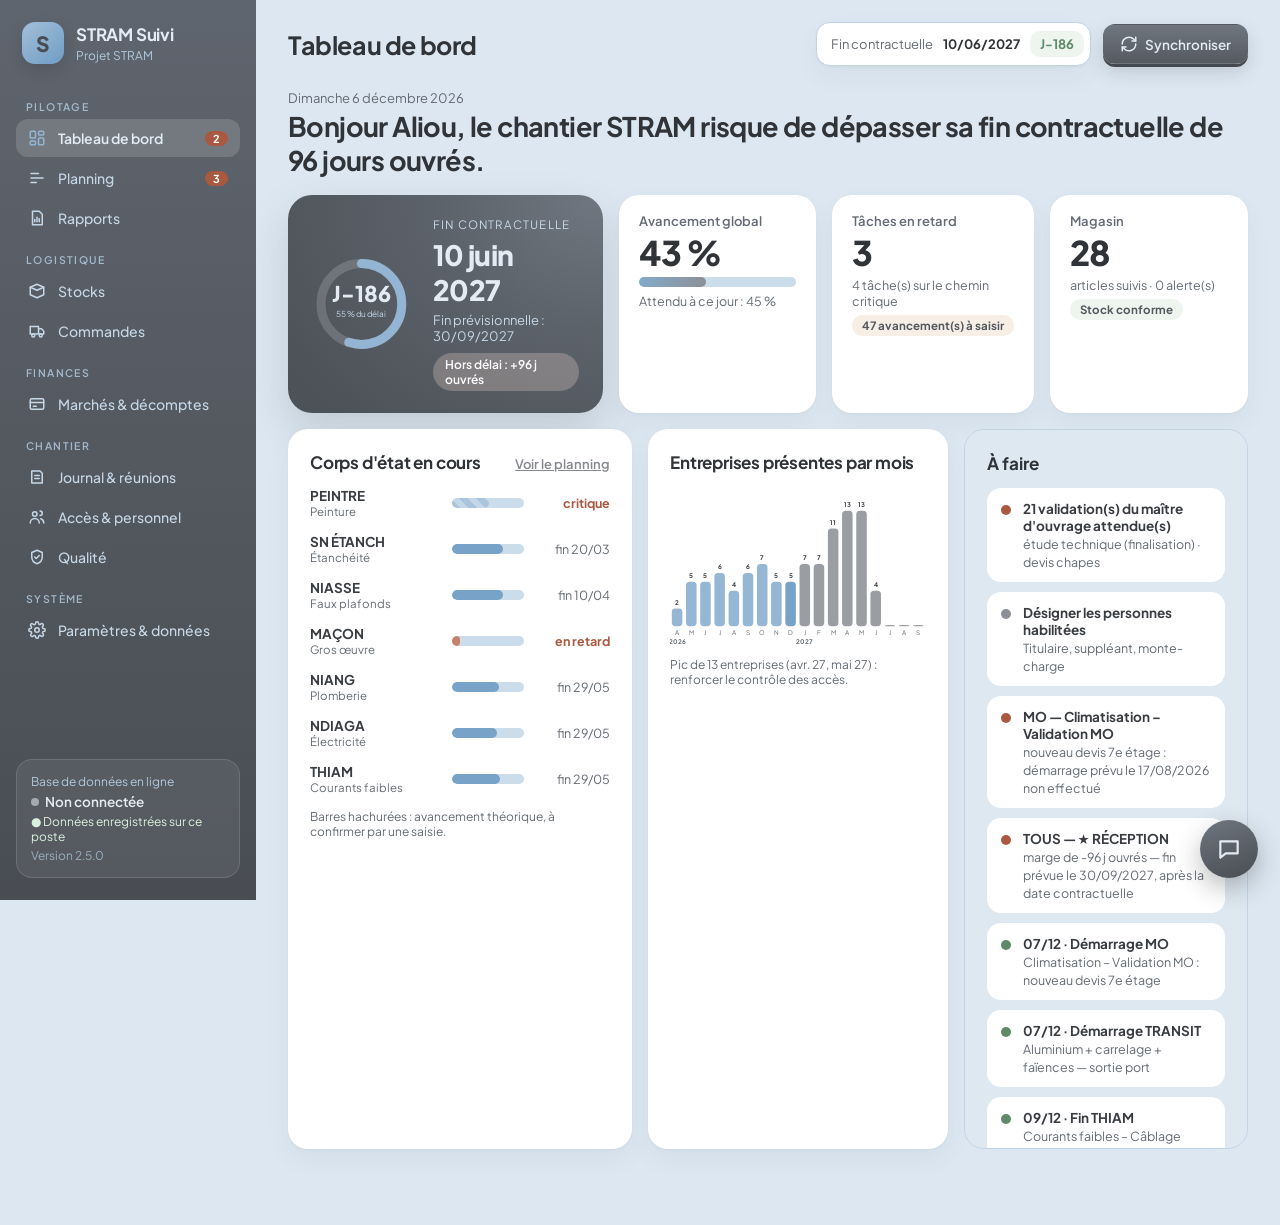
==== commit ff641f0f: "STRAM Suivi 2.5.0 : rapports remplissables, statuts, contrôle de cohérence Co-Authored-By: Claude Op" ====
--- a/stram/index.html
+++ b/stram/index.html
@@ -23,7 +23,7 @@
       <span>Base de données en ligne</span>
       <b id="lastSync" class="cloud-st off">Non connectée</b>
       <div id="saveState">● Données enregistrées sur ce poste</div>
-      <div class="ver">Version <span id="ver">2.4.0</span></div>
+      <div class="ver">Version <span id="ver">2.5.0</span></div>
     </div>
   </aside>
   <div id="main">
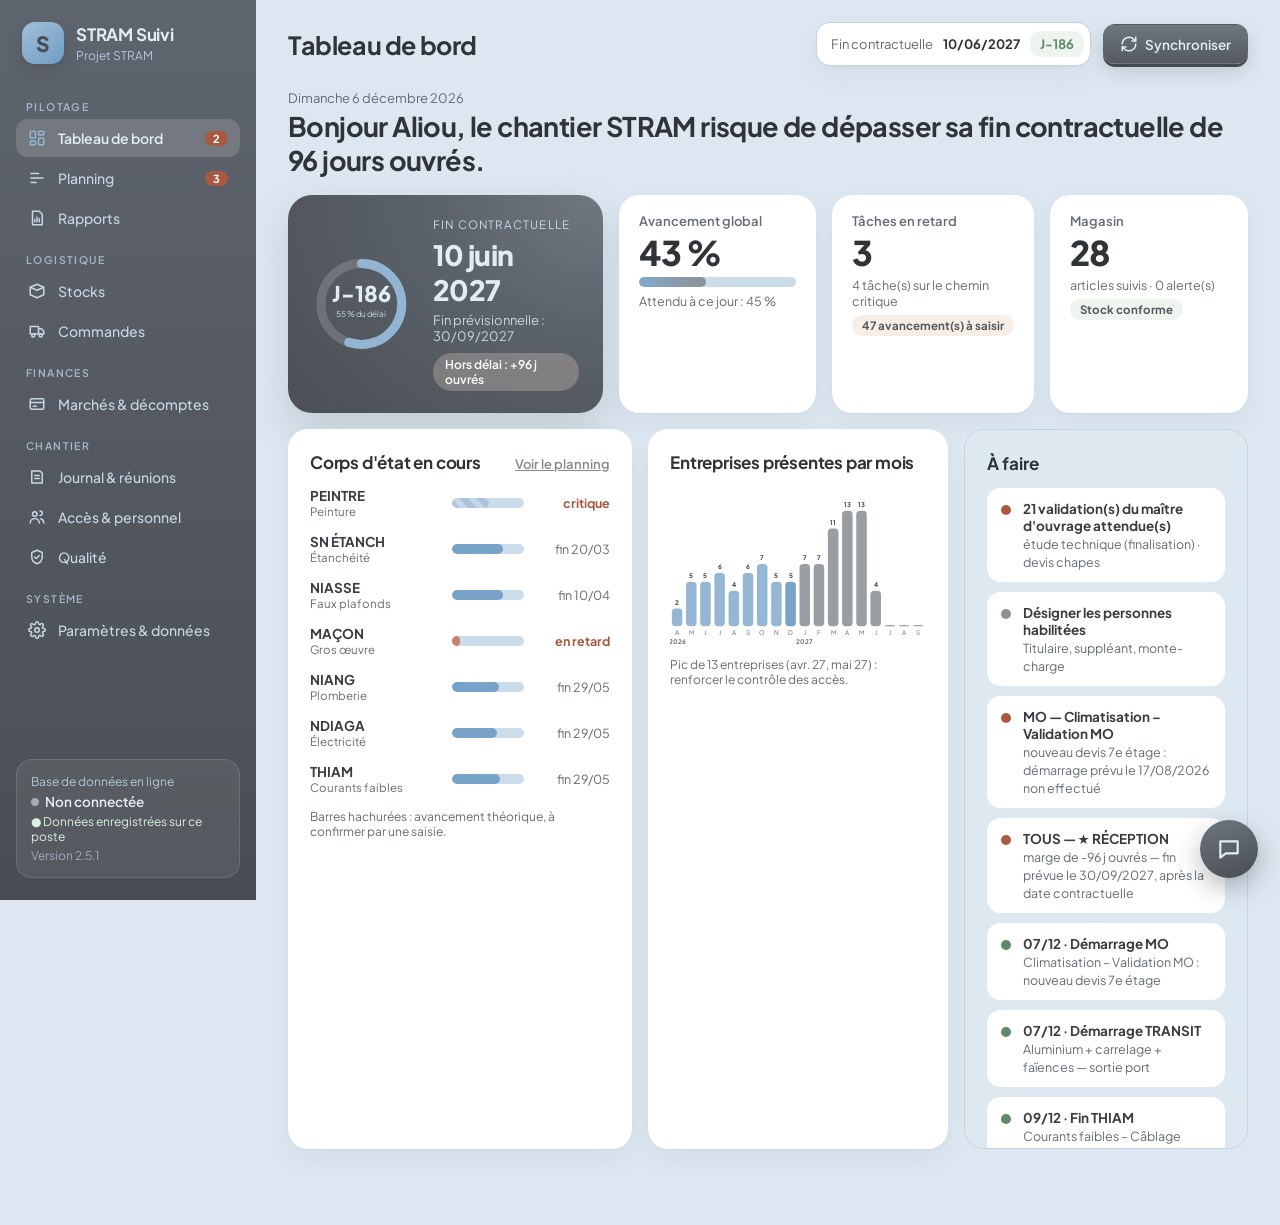
==== commit 35299ab9: "STRAM Suivi 2.5.1 : ajout de tâches dans les rapports Co-Authored-By: Claude Opus 5.5 <noreply@anthr" ====
--- a/stram/index.html
+++ b/stram/index.html
@@ -23,7 +23,7 @@
       <span>Base de données en ligne</span>
       <b id="lastSync" class="cloud-st off">Non connectée</b>
       <div id="saveState">● Données enregistrées sur ce poste</div>
-      <div class="ver">Version <span id="ver">2.5.0</span></div>
+      <div class="ver">Version <span id="ver">2.5.1</span></div>
     </div>
   </aside>
   <div id="main">
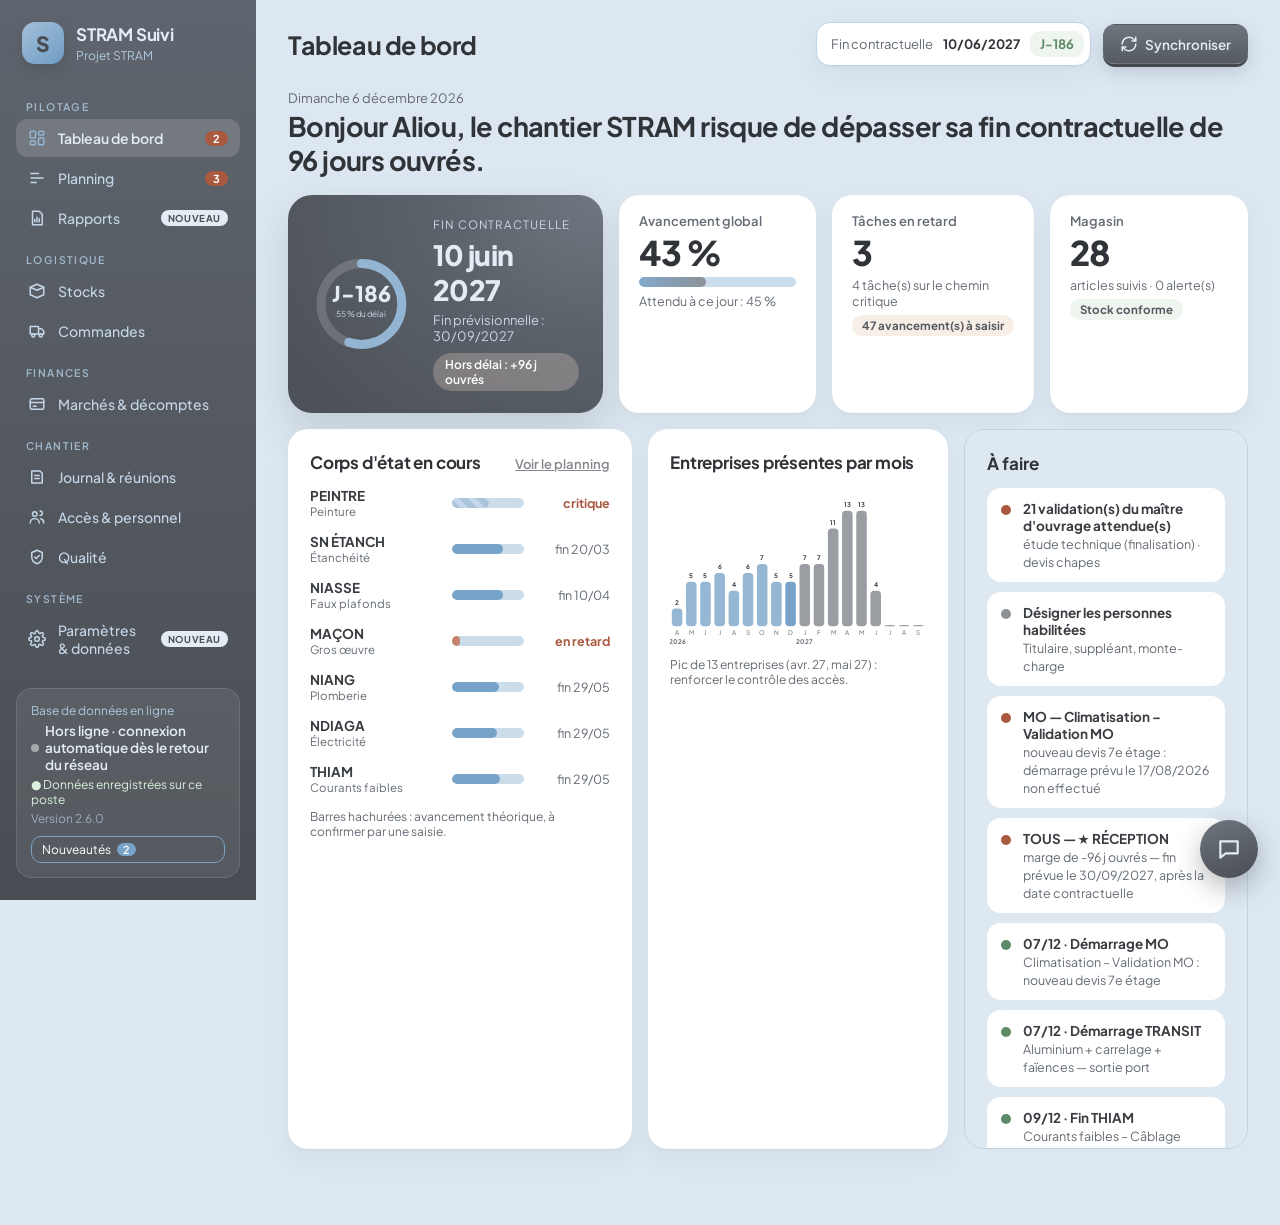
==== commit 30994ccb: "STRAM Suivi 2.6.0 : synchronisation automatique et pastilles Co-Authored-By: Claude Opus 5.5 <norepl" ====
--- a/stram/index.html
+++ b/stram/index.html
@@ -23,7 +23,7 @@
       <span>Base de données en ligne</span>
       <b id="lastSync" class="cloud-st off">Non connectée</b>
       <div id="saveState">● Données enregistrées sur ce poste</div>
-      <div class="ver">Version <span id="ver">2.5.1</span></div>
+      <div class="ver">Version <span id="ver">2.6.0</span></div>
     </div>
   </aside>
   <div id="main">
@@ -50,6 +50,7 @@
 <script src="js/import.js"></script>
 <script src="js/planning_v5.js"></script>
 <script src="js/ui.js"></script>
+<script src="js/nouveautes.js"></script>
 <script src="js/sync.js"></script>
 <script src="js/uix.js"></script>
 <script src="js/app.js"></script>
--- a/stram/css/app.css
+++ b/stram/css/app.css
@@ -296,3 +296,14 @@
 .kp2 span{font-size:12px;color:var(--muted)}.kp2 b{font-size:16px}
 @media (max-width:640px){.kp2{grid-template-columns:1fr 1fr}}
 input.ro{background:var(--bg)}
+/* pastilles : nouveautés et modifications reçues */
+.ndot{width:9px;height:9px;border-radius:50%;background:#78A3C8;box-shadow:0 0 0 3px rgba(120,163,200,.28);flex:none;margin-left:auto;display:inline-block}
+#nav a .ndot + .nbadge{margin-left:8px}
+.ntag{margin-left:auto;font-size:9.5px;font-weight:700;letter-spacing:.6px;text-transform:uppercase;background:#E3ECF4;color:#494D53;border-radius:20px;padding:2px 7px;flex:none}
+#nav a .ntag + .ndot{margin-left:6px}#nav a .ntag ~ .nbadge,#nav a .ndot ~ .nbadge{margin-left:6px}
+.nv-btn{margin-top:6px;background:transparent;border:1px solid rgba(255,255,255,.18);color:#C5D7E7;border-radius:10px;padding:5px 10px;font-size:12px;cursor:pointer;display:inline-flex;align-items:center;gap:6px}
+.nv-btn b{display:none;background:#78A3C8;color:#fff;border-radius:20px;padding:0 6px;font-size:11px}.nv-btn.on b{display:inline-block}.nv-btn.on{border-color:#78A3C8;color:#fff}
+.nv-list,.nv-journal{list-style:none;padding:0;margin:0}.nv-list li{display:flex;align-items:center;gap:10px;padding:7px 0;border-bottom:1px solid var(--line)}.nv-list .ndot{margin:0}
+.nv-journal li{padding:4px 0;font-size:13px}
+.nv-ver{border:1px solid var(--line);border-radius:12px;padding:10px 14px;margin-bottom:8px}.nv-ver.new{border-color:#78A3C8;background:#F3F7FB}.nv-ver ul{margin:6px 0 0;padding-left:18px}
+.nv-ver .ntag{margin-left:6px}
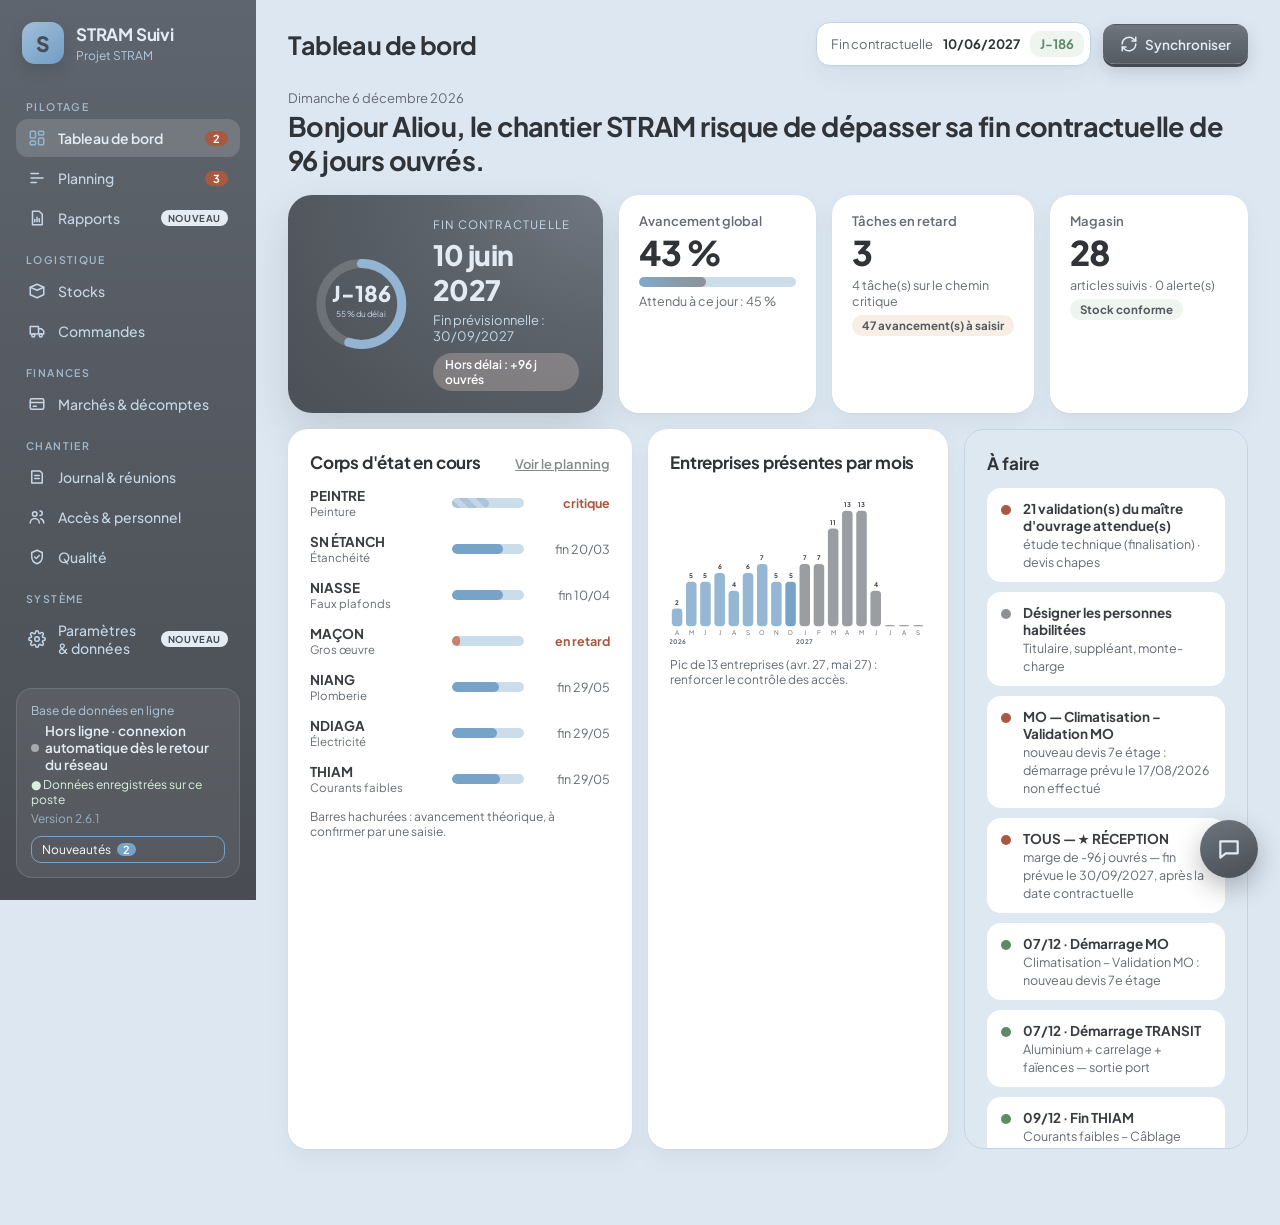
==== commit 968cb1e9: "STRAM Suivi 2.6.1 : mises à jour automatiques Co-Authored-By: Claude Opus 5.5 <noreply@anthropic.com" ====
--- a/stram/index.html
+++ b/stram/index.html
@@ -23,7 +23,7 @@
       <span>Base de données en ligne</span>
       <b id="lastSync" class="cloud-st off">Non connectée</b>
       <div id="saveState">● Données enregistrées sur ce poste</div>
-      <div class="ver">Version <span id="ver">2.6.0</span></div>
+      <div class="ver">Version <span id="ver">2.6.1</span></div>
     </div>
   </aside>
   <div id="main">
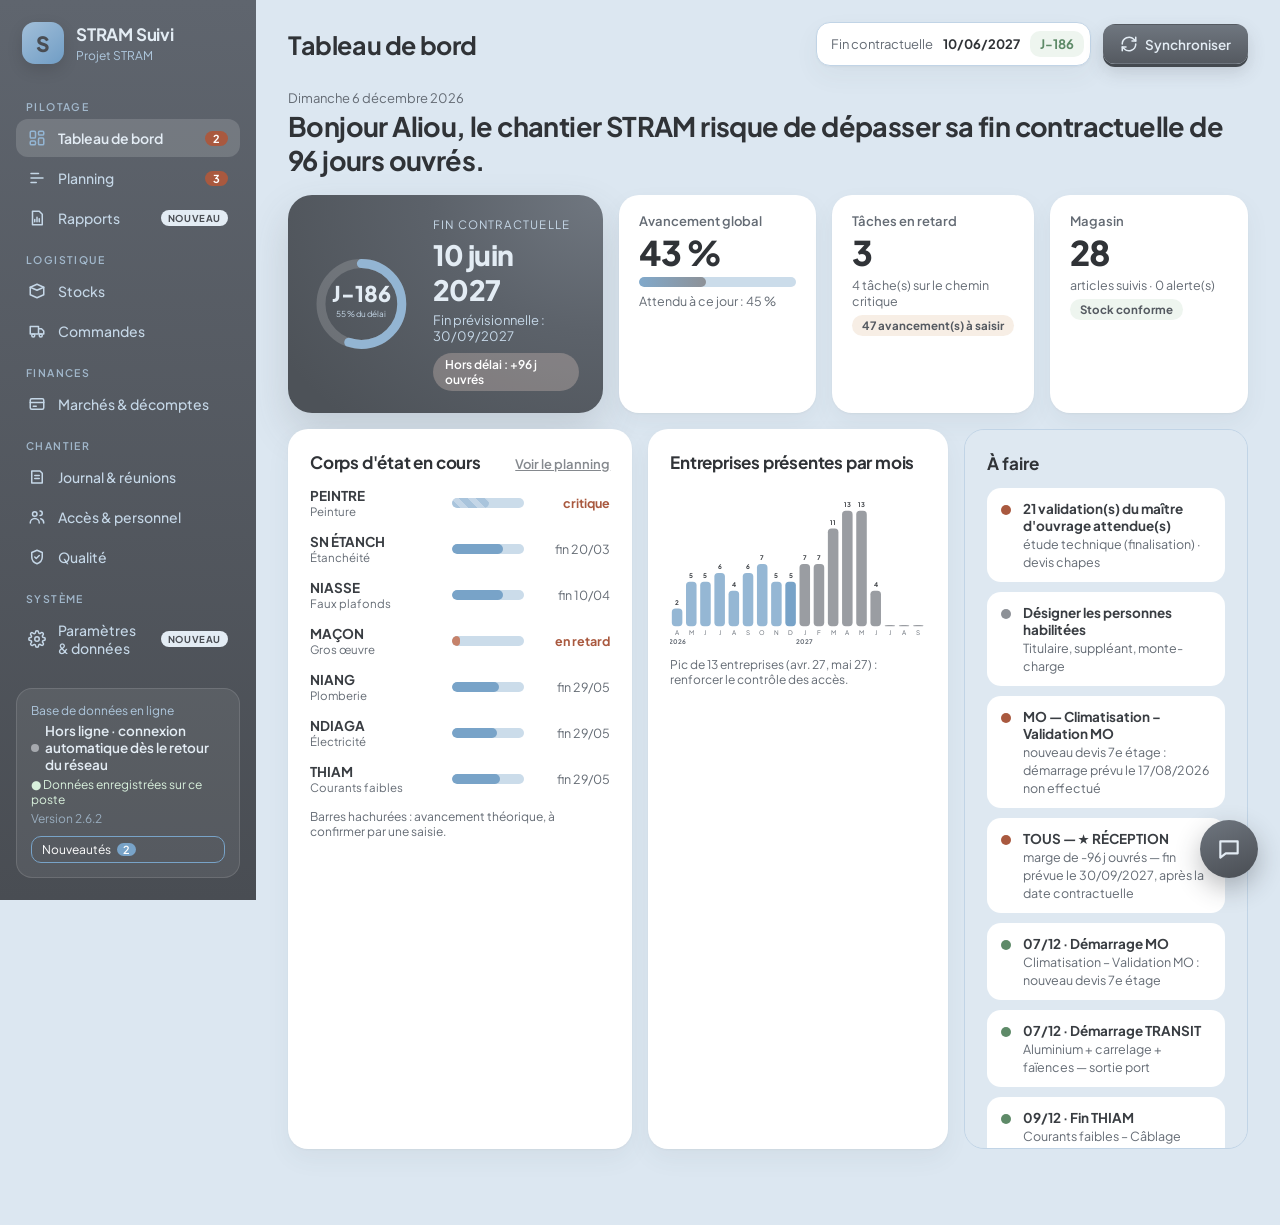
==== commit c6d5689b: "STRAM Suivi 2.6.2 : liaison directe temps réel avec la base Co-Authored-By: Claude Opus 5.5 <noreply" ====
--- a/stram/index.html
+++ b/stram/index.html
@@ -4,7 +4,7 @@
 <meta charset="utf-8">
 <meta name="viewport" content="width=device-width, initial-scale=1, viewport-fit=cover">
 <meta name="theme-color" content="#555A61">
-<meta http-equiv="Content-Security-Policy" content="default-src 'self'; script-src 'self'; style-src 'self' 'unsafe-inline'; img-src 'self' data: blob:; connect-src 'self' https://raqlhspskrzveduntove.supabase.co">
+<meta http-equiv="Content-Security-Policy" content="default-src 'self'; script-src 'self'; style-src 'self' 'unsafe-inline'; img-src 'self' data: blob:; connect-src 'self' https://raqlhspskrzveduntove.supabase.co wss://raqlhspskrzveduntove.supabase.co">
 <title>STRAM Suivi — Plateforme de suivi du projet</title>
 <link rel="manifest" href="manifest.webmanifest">
 <link rel="icon" href="icons/icon-192.png">
@@ -23,7 +23,7 @@
       <span>Base de données en ligne</span>
       <b id="lastSync" class="cloud-st off">Non connectée</b>
       <div id="saveState">● Données enregistrées sur ce poste</div>
-      <div class="ver">Version <span id="ver">2.6.1</span></div>
+      <div class="ver">Version <span id="ver">2.6.2</span></div>
     </div>
   </aside>
   <div id="main">
--- a/stram/css/app.css
+++ b/stram/css/app.css
@@ -307,3 +307,4 @@
 .nv-journal li{padding:4px 0;font-size:13px}
 .nv-ver{border:1px solid var(--line);border-radius:12px;padding:10px 14px;margin-bottom:8px}.nv-ver.new{border-color:#78A3C8;background:#F3F7FB}.nv-ver ul{margin:6px 0 0;padding-left:18px}
 .nv-ver .ntag{margin-left:6px}
+.cloud-st.ok.direct::before{background:#3F9A5C;box-shadow:0 0 0 3px rgba(63,154,92,.25)}
